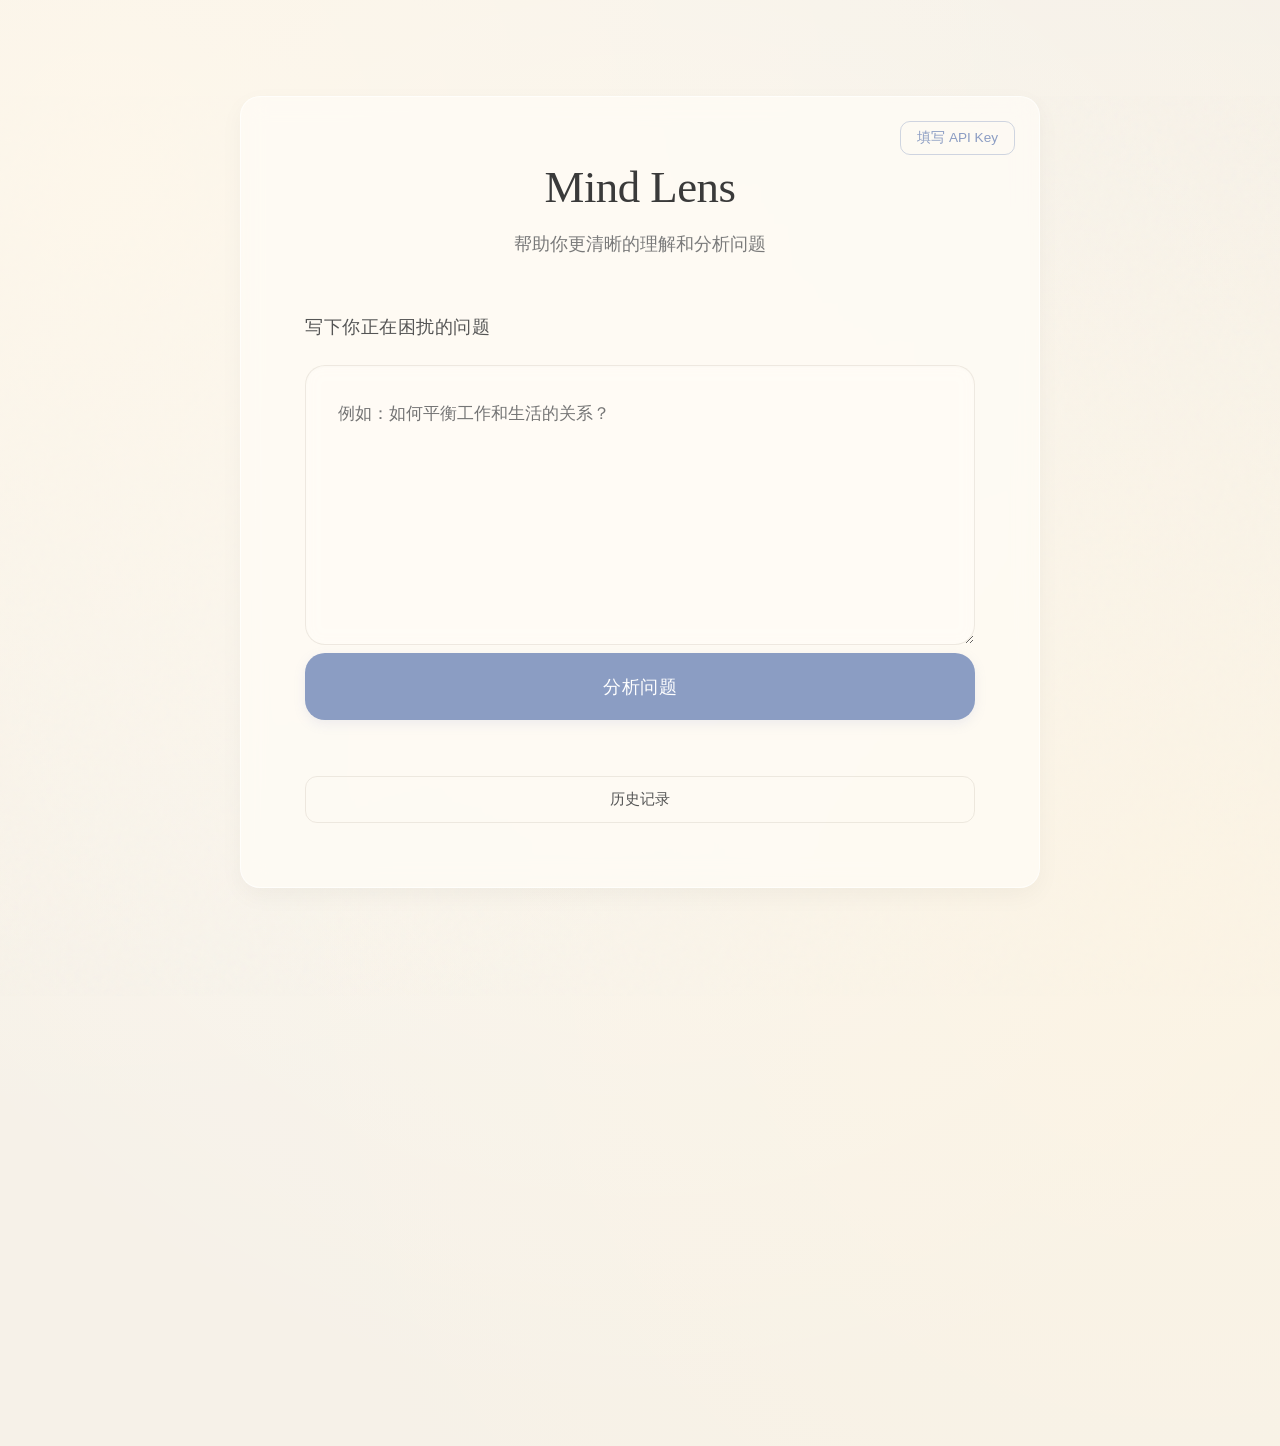
==== ui/index.html @ a9bdab3f "ui: remove redundant question display and loading text, add API hint Made-with: Cursor" ====
<!DOCTYPE html>
<html lang="zh-CN">
<head>
  <meta charset="UTF-8">
  <meta name="viewport" content="width=device-width, initial-scale=1.0">
  <title>Mind Lens</title>
  <link rel="stylesheet" href="styles.css?v=2">
</head>
<body>
  <div class="index-container">
    <button id="api-key-btn" class="api-key-btn" onclick="openApiKeyModal()">填写 API Key</button>
    <h1>Mind Lens</h1>
    <p class="subtitle">帮助你更清晰的理解和分析问题</p>

    <!-- API Key 弹窗 -->
    <div id="api-key-modal" class="modal-overlay" style="display:none;">
      <div class="modal-content">
        <h3>配置 API</h3>
        <p class="modal-hint">只支持 OpenAI 兼容格式的 API</p>
        <div class="modal-field">
          <label for="api-url-input">API URL</label>
          <input type="text" id="api-url-input" placeholder="https://api.openai.com/v1" />
        </div>
        <div class="modal-field">
          <label for="api-key-input">API Key</label>
          <input type="password" id="api-key-input" placeholder="sk-..." />
        </div>
        <div class="modal-field">
          <label for="api-model-input">模型名称</label>
          <input type="text" id="api-model-input" placeholder="gpt-4o / deepseek-chat / ..." />
        </div>
        <p id="api-save-error" class="modal-error"></p>
        <div class="modal-actions">
          <button class="modal-cancel-btn" onclick="closeApiKeyModal()">取消</button>
          <button class="modal-save-btn" onclick="saveApiKey()">保存</button>
        </div>
      </div>
    </div>
    
    <div class="input-section">
      <label for="question">写下你正在困扰的问题</label>
      <textarea id="question" placeholder="例如：如何平衡工作和生活的关系？"></textarea>
      <button class="btn" onclick="analyzeQuestion()">分析问题</button>
    </div>
    
    <!-- 历史记录功能 -->
    <div class="history-section">
      <button class="history-toggle" onclick="toggleHistory()">历史记录</button>
      <div id="history-container" class="history-container">
        <h3>历史问题</h3>
        <div id="history-list" class="history-list">
          <!-- 历史记录将在这里显示 -->
        </div>
      </div>
    </div>
  </div>
  
  <script>
    // 加载历史记录
    function loadHistory() {
      const history = JSON.parse(localStorage.getItem('mindLensHistory') || '[]');
      const historyList = document.getElementById('history-list');
      historyList.innerHTML = '';
      
      if (history.length === 0) {
        historyList.innerHTML = '<p class="no-history">暂无历史记录</p>';
        return;
      }
      
      history.forEach((item, index) => {
        const historyItem = document.createElement('div');
        historyItem.className = 'history-item';
        historyItem.innerHTML = `
          <p class="history-question">${item.question}</p>
          <p class="history-date">${item.date}</p>
        `;
        historyItem.onclick = () => loadHistoryItem(index);
        historyList.appendChild(historyItem);
      });
    }
    
    // 保存历史记录
    function saveHistory(question) {
      const history = JSON.parse(localStorage.getItem('mindLensHistory') || '[]');
      const newItem = {
        question: question,
        date: new Date().toLocaleString()
      };
      history.unshift(newItem);
      // 只保留最近10条记录
      if (history.length > 10) {
        history.pop();
      }
      localStorage.setItem('mindLensHistory', JSON.stringify(history));
    }
    
    // 加载历史记录项
    function loadHistoryItem(index) {
      const history = JSON.parse(localStorage.getItem('mindLensHistory') || '[]');
      if (history[index]) {
        document.getElementById('question').value = history[index].question;
        // 收起历史记录
        document.getElementById('history-container').style.display = 'none';
      }
    }
    
    // 切换历史记录显示/隐藏
    function toggleHistory() {
      const historyContainer = document.getElementById('history-container');
      if (historyContainer.style.display === 'none' || historyContainer.style.display === '') {
        historyContainer.style.display = 'block';
        loadHistory();
      } else {
        historyContainer.style.display = 'none';
      }
    }
    
    function analyzeQuestion() {
      const question = document.getElementById('question').value;
      if (question.trim() === '') {
        alert('请输入问题内容');
        return;
      }
      // 保存历史记录
      saveHistory(question);
      // 跳转到结果页面并传递问题内容
      window.location.href = `result.html?question=${encodeURIComponent(question)}`;
    }
    
    function openApiKeyModal() {
      document.getElementById('api-url-input').value = '';
      document.getElementById('api-key-input').value = '';
      document.getElementById('api-model-input').value = '';
      document.getElementById('api-save-error').textContent = '';
      document.getElementById('api-key-modal').style.display = 'flex';
    }

    function closeApiKeyModal() {
      document.getElementById('api-key-modal').style.display = 'none';
    }

    async function saveApiKey() {
      const url = document.getElementById('api-url-input').value.trim() || 'https://api.openai.com/v1';
      const key = document.getElementById('api-key-input').value.trim();
      const model = document.getElementById('api-model-input').value.trim() || 'gpt-4o';
      const errorEl = document.getElementById('api-save-error');
      errorEl.textContent = '';

      if (!key) {
        document.getElementById('api-key-input').focus();
        return;
      }

      const saveBtn = document.querySelector('.modal-save-btn');
      saveBtn.disabled = true;
      saveBtn.textContent = '保存中...';

      try {
        const resp = await fetch('/api/config', {
          method: 'POST',
          headers: { 'Content-Type': 'application/json' },
          body: JSON.stringify({ api_key: key, api_url: url, model: model }),
        });

        if (!resp.ok) {
          const data = await resp.json().catch(() => ({}));
          throw new Error(data.detail || '保存失败');
        }

        updateApiKeyBtn(true);
        closeApiKeyModal();
      } catch (err) {
        errorEl.textContent = err.message;
      } finally {
        saveBtn.disabled = false;
        saveBtn.textContent = '保存';
      }
    }

    function updateApiKeyBtn(configured) {
      const btn = document.getElementById('api-key-btn');
      if (configured) {
        btn.textContent = 'API Key ✓';
        btn.classList.add('configured');
      } else {
        btn.textContent = '填写 API Key';
        btn.classList.remove('configured');
      }
    }

    async function checkApiConfig() {
      try {
        const resp = await fetch('/api/config/status');
        const data = await resp.json();
        updateApiKeyBtn(data.configured);
      } catch {
        updateApiKeyBtn(false);
      }
    }

    window.onload = function() {
      document.getElementById('history-container').style.display = 'none';

      document.getElementById('api-key-modal').addEventListener('click', function(e) {
        if (e.target === this) closeApiKeyModal();
      });

      checkApiConfig();
    };
  </script>
</body>
</html>
---- ui/styles.css ----
* {
  margin: 0;
  padding: 0;
  box-sizing: border-box;
}

body {
  font-family: system-ui, -apple-system, BlinkMacSystemFont, 'Segoe UI', Roboto, Oxygen, Ubuntu, Cantarell, sans-serif;
  background: #F6F1E8;
  color: #333;
  line-height: 1.7;
  position: relative;
  min-height: 100vh;
  overflow-x: hidden;
}

body::before {
  content: '';
  position: absolute;
  top: 0;
  left: 0;
  right: 0;
  bottom: 0;
  background-image: url("data:image/svg+xml,%3Csvg viewBox='0 0 200 200' xmlns='http://www.w3.org/2000/svg'%3E%3Cfilter id='noiseFilter'%3E%3CfeTurbulence type='fractalNoise' baseFrequency='0.65' numOctaves='3' stitchTiles='stitch'/%3E%3C/filter%3E%3Crect width='100%25' height='100%25' filter='url(%23noiseFilter)' opacity='0.03'/%3E%3C/svg%3E");
  pointer-events: none;
  z-index: 0;
}

body::after {
  content: '';
  position: absolute;
  top: -50%;
  left: -20%;
  width: 140%;
  height: 200%;
  background: radial-gradient(circle at 20% 30%, rgba(255, 248, 235, 0.8) 0%, transparent 50%),
              radial-gradient(circle at 80% 70%, rgba(255, 245, 225, 0.6) 0%, transparent 50%),
              radial-gradient(circle at 50% 50%, rgba(255, 255, 255, 0.4) 0%, transparent 70%);
  pointer-events: none;
  z-index: 0;
  animation: gentleFloat 20s ease-in-out infinite;
}

@keyframes gentleFloat {
  0%, 100% {
    transform: translateY(0) rotate(0deg);
  }
  50% {
    transform: translateY(-10px) rotate(1deg);
  }
}

.container {
  max-width: 1200px;
  margin: 0 auto;
  padding: 4rem;
  background: rgba(255, 253, 247, 0.7);
  backdrop-filter: blur(12px);
  border: 1px solid rgba(255, 255, 255, 0.6);
  border-radius: 20px;
  margin-top: 4rem;
  margin-bottom: 4rem;
  position: relative;
  z-index: 1;
  box-shadow: 0 8px 24px rgba(0, 0, 0, 0.04);
}

/* 输入页面容器 */
.index-container {
  max-width: 800px;
  margin: 0 auto;
  padding: 4rem;
  background: rgba(255, 253, 247, 0.7);
  backdrop-filter: blur(12px);
  border: 1px solid rgba(255, 255, 255, 0.6);
  border-radius: 20px;
  margin-top: 6rem;
  margin-bottom: 6rem;
  position: relative;
  z-index: 1;
  box-shadow: 0 8px 24px rgba(0, 0, 0, 0.04);
  transition: transform 0.3s ease, box-shadow 0.3s ease;
}

.index-container:hover {
  transform: translateY(-3px);
  box-shadow: 0 12px 32px rgba(0, 0, 0, 0.06);
}

/* 历史记录样式 */
.history-section {
  margin-top: 2rem;
}

.history-toggle {
  display: block;
  width: 100%;
  padding: 0.75rem 1.5rem;
  background: transparent;
  color: #555;
  text-decoration: none;
  border: 1px solid rgba(200, 190, 175, 0.3);
  border-radius: 12px;
  font-size: 0.95rem;
  font-weight: 400;
  cursor: pointer;
  transition: all 0.3s ease;
  text-align: center;
}

.history-toggle:hover {
  background: rgba(200, 190, 175, 0.1);
  border-color: rgba(200, 190, 175, 0.5);
  transform: translateY(-1px);
}

.history-container {
  margin-top: 1rem;
  padding: 1.5rem;
  background: rgba(255, 253, 247, 0.7);
  backdrop-filter: blur(12px);
  border: 1px solid rgba(255, 255, 255, 0.6);
  border-radius: 16px;
  box-shadow: 0 4px 12px rgba(0, 0, 0, 0.04);
  position: relative;
  z-index: 1;
}

.history-container h3 {
  margin-bottom: 1rem;
  font-size: 1.1rem;
  color: #3a3a3a;
  font-weight: 400;
  font-family: Georgia, 'Playfair Display', 'Times New Roman', serif;
}

.history-list {
  max-height: 300px;
  overflow-y: auto;
}

.history-item {
  padding: 1rem;
  background: rgba(255, 252, 245, 0.8);
  border: 1px solid rgba(200, 190, 175, 0.3);
  border-radius: 12px;
  margin-bottom: 0.75rem;
  cursor: pointer;
  transition: all 0.3s ease;
}

.history-item:hover {
  background: rgba(255, 252, 245, 0.9);
  transform: translateY(-1px);
  box-shadow: 0 4px 8px rgba(0, 0, 0, 0.04);
}

.history-question {
  color: #555;
  line-height: 1.5;
  margin-bottom: 0.5rem;
  font-size: 0.95rem;
}

.history-date {
  color: #888;
  font-size: 0.8rem;
  line-height: 1.4;
}

.no-history {
  color: #888;
  text-align: center;
  padding: 2rem;
  font-style: italic;
}

/* 滚动条样式 */
.history-list::-webkit-scrollbar {
  width: 6px;
}

.history-list::-webkit-scrollbar-track {
  background: rgba(255, 255, 255, 0.3);
  border-radius: 3px;
}

.history-list::-webkit-scrollbar-thumb {
  background: rgba(139, 157, 195, 0.3);
  border-radius: 3px;
}

.history-list::-webkit-scrollbar-thumb:hover {
  background: rgba(139, 157, 195, 0.5);
}

.workspace {
  display: flex;
  gap: 2rem;
  margin-top: 2rem;
  height: calc(100vh - 16rem);
}

.left-panel {
  width: 35%;
  min-width: 300px;
  background: rgba(255, 253, 247, 0.5);
  backdrop-filter: blur(12px);
  border: 1px solid rgba(255, 255, 255, 0.6);
  border-radius: 20px;
  padding: 2rem;
  box-shadow: 0 8px 24px rgba(0, 0, 0, 0.04);
  overflow-y: auto;
  display: flex;
  flex-direction: column;
}

.right-panel {
  width: 65%;
  min-width: 400px;
  background: rgba(255, 253, 247, 0.5);
  backdrop-filter: blur(12px);
  border: 1px solid rgba(255, 255, 255, 0.6);
  border-radius: 20px;
  padding: 2rem;
  box-shadow: 0 8px 24px rgba(0, 0, 0, 0.04);
  overflow-y: auto;
}

.back-link {
  display: inline-block;
  margin-top: 2rem;
  padding: 0.75rem 1.5rem;
  background: transparent;
  color: #555;
  text-decoration: none;
  border: 1px solid rgba(200, 190, 175, 0.3);
  border-radius: 12px;
  font-size: 0.95rem;
  font-weight: 400;
  cursor: pointer;
  transition: all 0.3s ease;
  text-align: center;
  width: 100%;
}

.back-link:hover {
  background: rgba(200, 190, 175, 0.1);
  border-color: rgba(200, 190, 175, 0.5);
  transform: translateY(-1px);
}

.back-link:active {
  transform: translateY(0);
}

h1 {
  text-align: center;
  color: #3a3a3a;
  margin-bottom: 1rem;
  font-size: 2.8rem;
  font-weight: 400;
  letter-spacing: -0.5px;
  line-height: 1.2;
  font-family: Georgia, 'Playfair Display', 'Times New Roman', serif;
  font-style: normal;
}

.subtitle {
  text-align: center;
  color: #7a7a7a;
  margin-bottom: 3.5rem;
  font-size: 1.1rem;
  font-weight: 300;
  line-height: 1.5;
  font-family: system-ui, -apple-system, BlinkMacSystemFont, 'Segoe UI', Roboto, Oxygen, Ubuntu, Cantarell, sans-serif;
}

.input-section {
  margin-bottom: 3.5rem;
}

label {
  display: block;
  margin-bottom: 1.5rem;
  font-weight: 400;
  color: #555;
  font-size: 1.15rem;
  letter-spacing: 0.5px;
  line-height: 1.5;
}

textarea {
  width: 100%;
  padding: 2rem;
  border: 1px solid rgba(200, 190, 175, 0.3);
  border-radius: 20px;
  resize: vertical;
  min-height: 280px;
  font-family: inherit;
  font-size: 1.05rem;
  line-height: 1.8;
  background: rgba(255, 252, 245, 0.8);
  backdrop-filter: blur(8px);
  transition: all 0.3s ease;
  color: #333;
  box-shadow: inset 0 1px 3px rgba(0, 0, 0, 0.02);
}

textarea:focus {
  outline: none;
  border-color: rgba(120, 144, 156, 0.3);
  box-shadow: inset 0 1px 3px rgba(0, 0, 0, 0.02), 0 0 0 3px rgba(120, 144, 156, 0.1);
  background: rgba(255, 252, 245, 0.9);
}

.btn {
  display: block;
  width: 100%;
  padding: 1.35rem;
  background: #8B9DC3;
  color: #fff;
  border: none;
  border-radius: 20px;
  font-size: 1.1rem;
  font-weight: 400;
  cursor: pointer;
  transition: all 0.3s ease;
  box-shadow: 0 4px 12px rgba(139, 157, 195, 0.15);
  letter-spacing: 0.5px;
}

.btn:hover {
  background: #7A8BB8;
  transform: translateY(-2px);
  box-shadow: 0 6px 16px rgba(139, 157, 195, 0.2);
}

.btn:active {
  transform: translateY(0);
  box-shadow: 0 4px 12px rgba(139, 157, 195, 0.15);
}

.result-section {
  margin-top: 3rem;
  position: relative;
  z-index: 1;
}

.result-section h2 {
  margin-bottom: 2rem;
  font-size: 1.4rem;
  color: #3a3a3a;
  font-weight: 400;
  text-align: center;
  font-family: Georgia, 'Playfair Display', 'Times New Roman', serif;
}

.question-display {
  padding: 2rem;
  background: rgba(255, 253, 247, 0.7);
  backdrop-filter: blur(12px);
  border: 1px solid rgba(255, 255, 255, 0.6);
  border-radius: 20px;
  box-shadow: 0 8px 24px rgba(0, 0, 0, 0.04);
  position: relative;
  z-index: 1;
  transition: transform 0.3s ease, box-shadow 0.3s ease;
  margin-bottom: 2rem;
}

.question-display:hover {
  transform: translateY(-2px);
  box-shadow: 0 12px 32px rgba(0, 0, 0, 0.06);
}

.question-display h2 {
  margin-bottom: 1rem;
  font-size: 1.2rem;
  color: #3a3a3a;
  font-weight: 400;
  text-align: left;
  font-family: Georgia, 'Playfair Display', 'Times New Roman', serif;
}

.question-display p {
  color: #666;
  line-height: 1.8;
  font-weight: 300;
}

/* 滚动条样式 */
.left-panel::-webkit-scrollbar,
.right-panel::-webkit-scrollbar {
  width: 6px;
}

.left-panel::-webkit-scrollbar-track,
.right-panel::-webkit-scrollbar-track {
  background: rgba(255, 255, 255, 0.3);
  border-radius: 3px;
}

.left-panel::-webkit-scrollbar-thumb,
.right-panel::-webkit-scrollbar-thumb {
  background: rgba(139, 157, 195, 0.3);
  border-radius: 3px;
}

.left-panel::-webkit-scrollbar-thumb:hover,
.right-panel::-webkit-scrollbar-thumb:hover {
  background: rgba(139, 157, 195, 0.5);
}

.analysis-container {
  margin-top: 2rem;
}

.analysis-item {
  margin-bottom: 2rem;
  padding: 2rem;
  background: rgba(255, 253, 247, 0.7);
  backdrop-filter: blur(12px);
  border: 1px solid rgba(255, 255, 255, 0.6);
  border-radius: 20px;
  box-shadow: 0 8px 24px rgba(0, 0, 0, 0.04);
  position: relative;
  z-index: 1;
  opacity: 0;
  transform: translateY(20px);
  transition: all 0.6s ease;
}

.analysis-item.show {
  opacity: 1;
  transform: translateY(0);
}

.analysis-item:hover {
  transform: translateY(-2px);
  box-shadow: 0 12px 32px rgba(0, 0, 0, 0.06);
}

.analysis-item h3 {
  font-size: 1.1rem;
  color: #555;
  margin-bottom: 1rem;
  font-weight: 400;
  letter-spacing: 0.5px;
  font-family: Georgia, 'Playfair Display', 'Times New Roman', serif;
}

.analysis-item p {
  color: #666;
  line-height: 1.8;
  font-weight: 300;
}



/* ===== Chat Area Styles ===== */

.chat-box {
  flex: 1;
  display: flex;
  flex-direction: column;
  overflow: hidden;
  min-height: 0;
}

.initial-question {
  margin-bottom: 0.75rem;
  padding-bottom: 0.75rem;
  border-bottom: 1px solid rgba(200, 190, 175, 0.2);
}

.initial-question h3 {
  font-size: 0.95rem;
  color: #555;
  margin-bottom: 0.25rem;
  font-weight: 500;
}

.initial-question p {
  color: #666;
  line-height: 1.6;
  font-size: 0.95rem;
}

.chat-box .chat-messages {
  flex: 1;
  overflow-y: auto;
  padding: 0.75rem 0;
  display: flex;
  flex-direction: column;
  gap: 0.5rem;
}

.chat-box .chat-messages::-webkit-scrollbar {
  width: 4px;
}

.chat-box .chat-messages::-webkit-scrollbar-track {
  background: transparent;
}

.chat-box .chat-messages::-webkit-scrollbar-thumb {
  background: rgba(139, 157, 195, 0.25);
  border-radius: 2px;
}

.user-message {
  display: flex;
  justify-content: flex-end;
}

.user-message p {
  background: #8B9DC3;
  color: #fff;
  padding: 0.55rem 1rem;
  border-radius: 16px 16px 4px 16px;
  max-width: 80%;
  line-height: 1.5;
  font-size: 0.93rem;
  word-break: break-word;
}

.ai-message {
  display: flex;
  justify-content: flex-start;
}

.ai-message p {
  background: rgba(255, 252, 245, 0.95);
  color: #555;
  padding: 0.55rem 1rem;
  border-radius: 16px 16px 16px 4px;
  max-width: 85%;
  border: 1px solid rgba(200, 190, 175, 0.3);
  line-height: 1.6;
  font-size: 0.93rem;
  word-break: break-word;
}

.ai-follow-up {
  display: flex;
  flex-direction: column;
  gap: 0.5rem;
}

.error-message p {
  color: #e74c3c !important;
  font-size: 0.88rem;
  line-height: 1.5;
  background: none !important;
  border: none !important;
  padding: 0.25rem 0 !important;
  max-width: 100% !important;
}

.status-container {
  min-height: 0;
}

.status-message {
  text-align: center;
  color: #999;
  font-size: 0.85rem;
  padding: 0.4rem 0;
  display: none;
}

/* ===== Chat Input Area ===== */

.chat-input-area {
  display: flex;
  gap: 0.5rem;
  align-items: flex-end;
  margin-top: 0.75rem;
  padding-top: 0.75rem;
  border-top: 1px solid rgba(200, 190, 175, 0.15);
}

.chat-input-area textarea {
  flex: 1;
  min-height: unset;
  max-height: 120px;
  padding: 0.55rem 0.9rem;
  border-radius: 12px;
  resize: none;
  font-size: 0.93rem;
  line-height: 1.5;
  border: 1px solid rgba(200, 190, 175, 0.35);
  background: rgba(255, 252, 245, 0.85);
  transition: border-color 0.3s ease, box-shadow 0.3s ease;
  box-shadow: none;
}

.chat-input-area textarea:focus {
  outline: none;
  border-color: rgba(139, 157, 195, 0.45);
  box-shadow: 0 0 0 2px rgba(139, 157, 195, 0.1);
}

.send-btn {
  padding: 0.55rem 1.1rem;
  background: #8BB8D4;
  color: #fff;
  border: none;
  border-radius: 12px;
  font-size: 0.93rem;
  font-weight: 400;
  cursor: pointer;
  transition: all 0.25s ease;
  white-space: nowrap;
  flex-shrink: 0;
}

.send-btn:hover {
  background: #7AAAC8;
  transform: translateY(-1px);
  box-shadow: 0 3px 8px rgba(139, 184, 212, 0.3);
}

.send-btn:active {
  transform: translateY(0);
}

.send-btn:disabled {
  opacity: 0.5;
  cursor: not-allowed;
  transform: none;
  box-shadow: none;
}

/* ===== Locked Card (suggestion) ===== */

.analysis-item.locked {
  opacity: 0.45;
  pointer-events: none;
  position: relative;
}

.analysis-item.locked::after {
  content: '🔒 完成对话后解锁';
  position: absolute;
  top: 50%;
  left: 50%;
  transform: translate(-50%, -50%);
  font-size: 0.85rem;
  color: #999;
  white-space: nowrap;
}

/* ===== Back Link Small Variant ===== */

.back-link.small {
  margin-top: 0.75rem;
  padding: 0.6rem 1rem;
  font-size: 0.88rem;
}

/* ===== Animations ===== */

/* ===== API Key Button ===== */

.api-key-btn {
  position: absolute;
  top: 1.5rem;
  right: 1.5rem;
  padding: 0.45rem 1rem;
  background: transparent;
  color: #8B9DC3;
  border: 1px solid rgba(139, 157, 195, 0.4);
  border-radius: 10px;
  font-size: 0.85rem;
  cursor: pointer;
  transition: all 0.25s ease;
  z-index: 10;
}

.api-key-btn:hover {
  background: rgba(139, 157, 195, 0.08);
  border-color: rgba(139, 157, 195, 0.6);
  transform: translateY(-1px);
}

.api-key-btn.configured {
  color: #6a9f6a;
  border-color: rgba(106, 159, 106, 0.4);
}

.api-key-btn.configured:hover {
  background: rgba(106, 159, 106, 0.08);
  border-color: rgba(106, 159, 106, 0.6);
}

/* ===== Modal Overlay ===== */

.modal-overlay {
  position: fixed;
  inset: 0;
  background: rgba(0, 0, 0, 0.35);
  backdrop-filter: blur(4px);
  display: flex;
  align-items: center;
  justify-content: center;
  z-index: 1000;
  animation: modalFadeIn 0.2s ease;
}

@keyframes modalFadeIn {
  from { opacity: 0; }
  to { opacity: 1; }
}

.modal-content {
  background: #FFFDF7;
  border: 1px solid rgba(255, 255, 255, 0.7);
  border-radius: 20px;
  padding: 2rem 2.2rem;
  width: 380px;
  max-width: 90vw;
  box-shadow: 0 16px 48px rgba(0, 0, 0, 0.1);
  animation: modalSlideUp 0.25s ease;
}

@keyframes modalSlideUp {
  from { opacity: 0; transform: translateY(16px); }
  to { opacity: 1; transform: translateY(0); }
}

.modal-content h3 {
  font-size: 1.15rem;
  color: #3a3a3a;
  font-weight: 400;
  font-family: Georgia, 'Playfair Display', 'Times New Roman', serif;
  margin-bottom: 1.5rem;
  text-align: center;
}

.modal-field {
  margin-bottom: 1.2rem;
}

.modal-field label {
  display: block;
  font-size: 0.88rem;
  color: #777;
  margin-bottom: 0.4rem;
  font-weight: 400;
}

.modal-field input {
  width: 100%;
  padding: 0.6rem 0.9rem;
  border: 1px solid rgba(200, 190, 175, 0.35);
  border-radius: 10px;
  font-size: 0.93rem;
  background: rgba(255, 252, 245, 0.85);
  color: #333;
  transition: border-color 0.25s ease, box-shadow 0.25s ease;
  font-family: inherit;
}

.modal-field input:focus {
  outline: none;
  border-color: rgba(139, 157, 195, 0.5);
  box-shadow: 0 0 0 2px rgba(139, 157, 195, 0.12);
}

.modal-field input::placeholder {
  color: #bbb;
}

.modal-actions {
  display: flex;
  gap: 0.75rem;
  margin-top: 1.5rem;
}

.modal-cancel-btn,
.modal-save-btn {
  flex: 1;
  padding: 0.6rem;
  border-radius: 10px;
  font-size: 0.93rem;
  cursor: pointer;
  transition: all 0.25s ease;
  border: none;
}

.modal-cancel-btn {
  background: transparent;
  color: #888;
  border: 1px solid rgba(200, 190, 175, 0.35);
}

.modal-cancel-btn:hover {
  background: rgba(200, 190, 175, 0.1);
}

.modal-save-btn {
  background: #8B9DC3;
  color: #fff;
}

.modal-save-btn:hover {
  background: #7A8BB8;
  transform: translateY(-1px);
  box-shadow: 0 3px 8px rgba(139, 157, 195, 0.25);
}

.modal-save-btn:disabled {
  opacity: 0.6;
  cursor: not-allowed;
  transform: none;
}

.modal-hint {
  color: #999;
  font-size: 0.8rem;
  text-align: center;
  margin: -0.5rem 0 0.8rem;
}

.modal-error {
  color: #e74c3c;
  font-size: 0.85rem;
  text-align: center;
  min-height: 1.2em;
  margin: 0;
}

/* ===== Animations ===== */

@keyframes fadeInUp {
  from {
    opacity: 0;
    transform: translateY(20px);
  }
  to {
    opacity: 1;
    transform: translateY(0);
  }
}
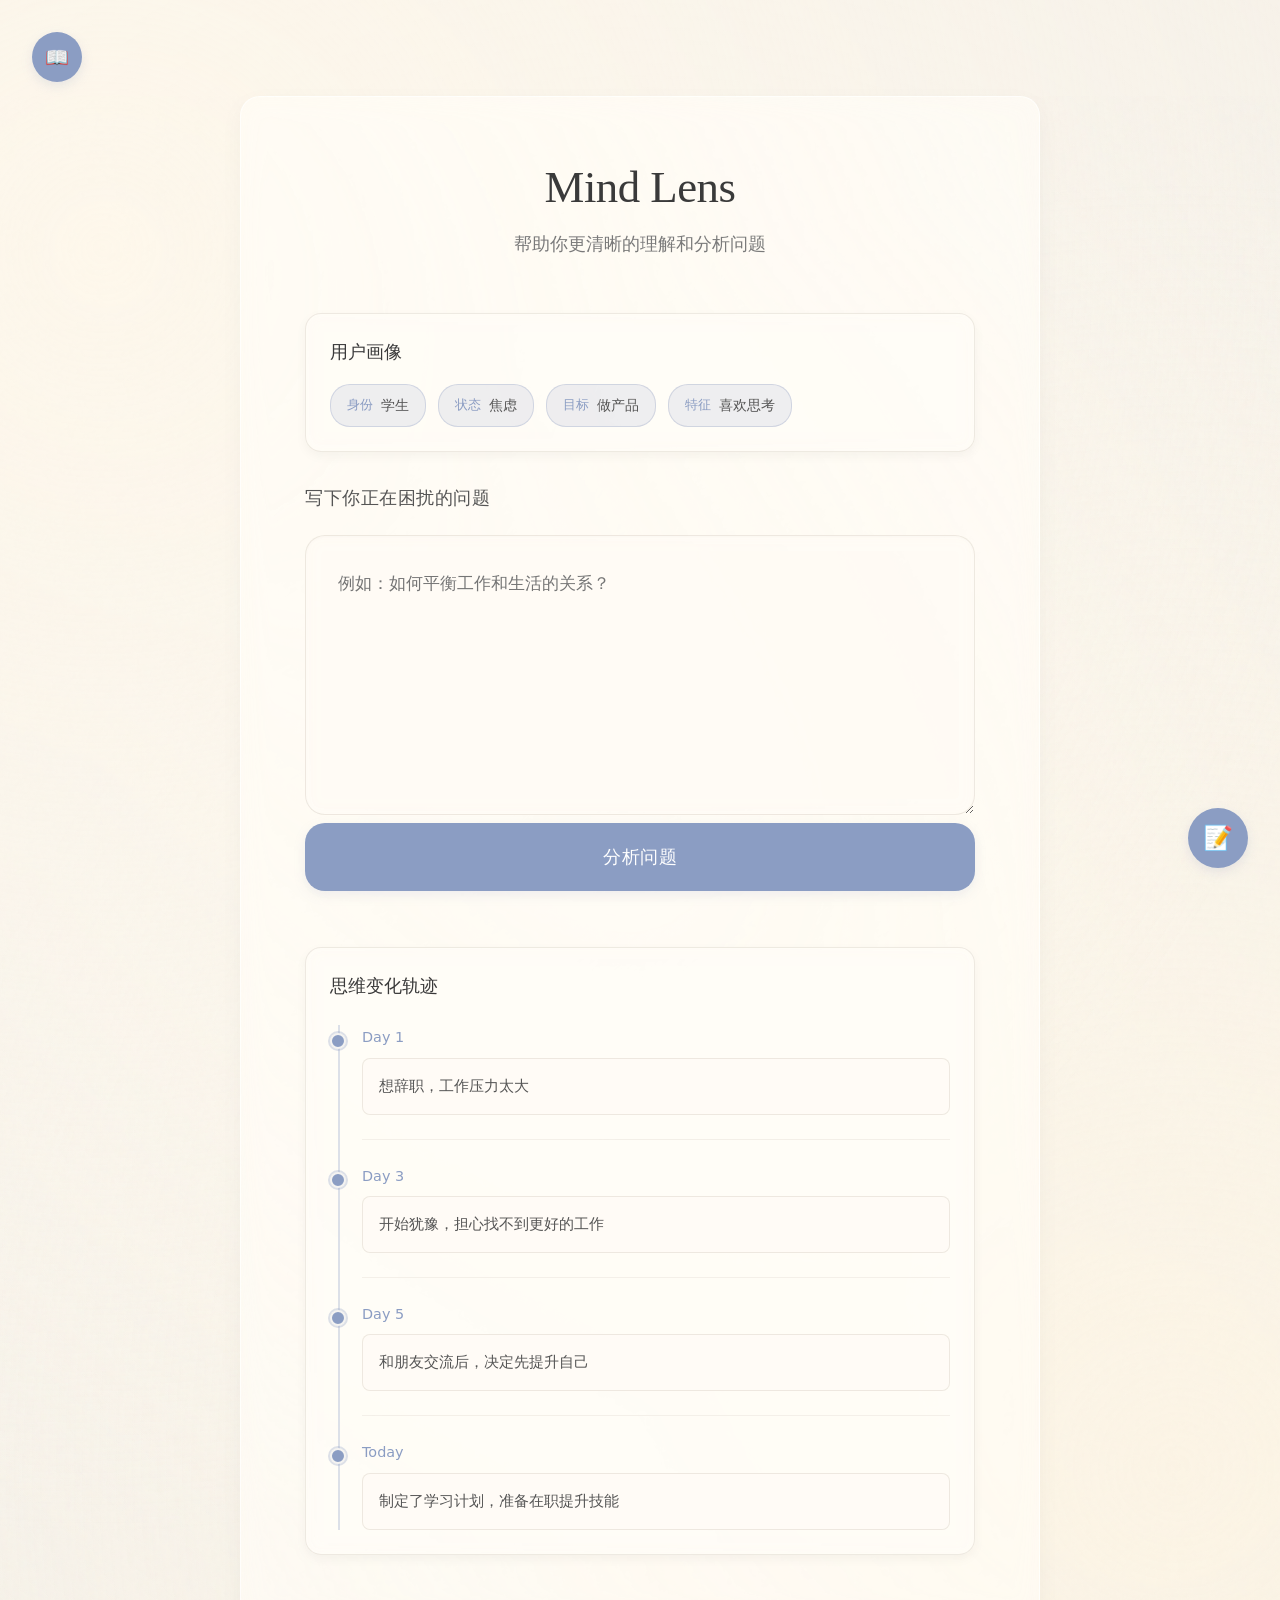
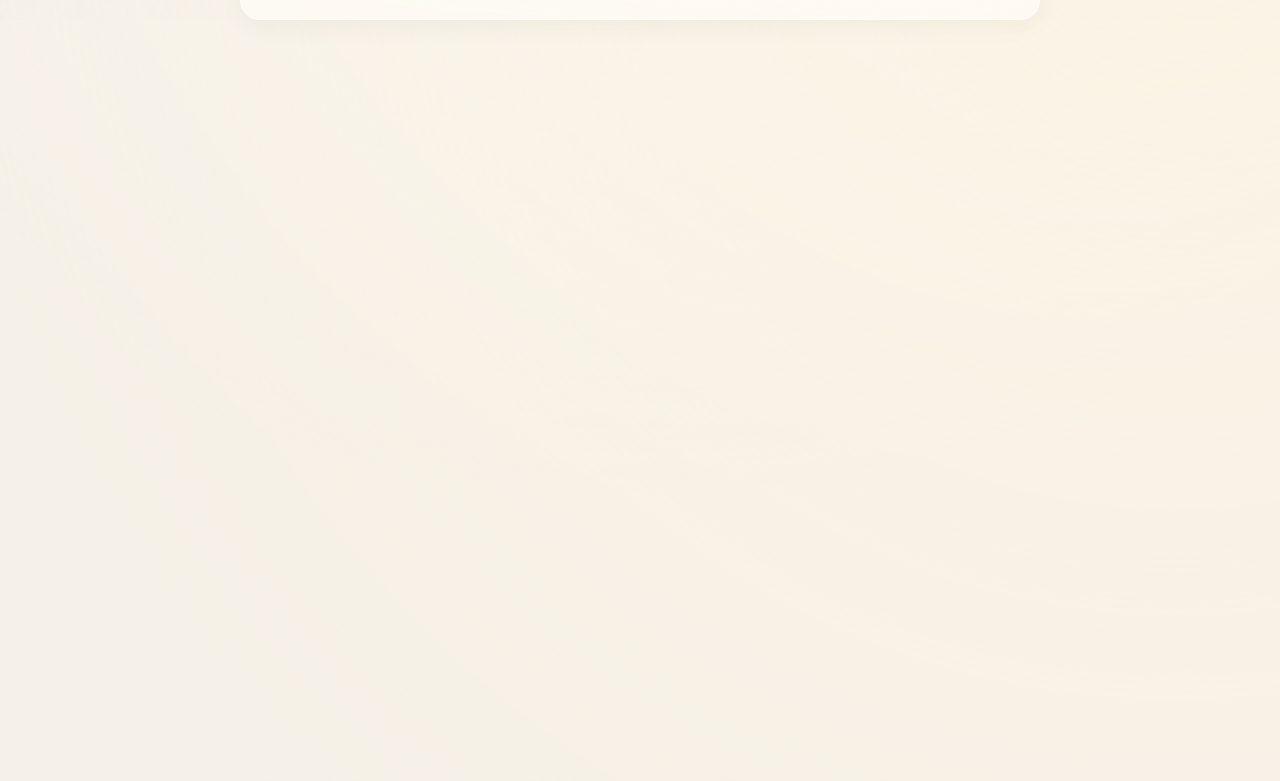
==== commit b25209e7: "小晚给的新的ui文件" ====
--- a/ui/index.html
+++ b/ui/index.html
@@ -4,54 +4,489 @@
   <meta charset="UTF-8">
   <meta name="viewport" content="width=device-width, initial-scale=1.0">
   <title>Mind Lens</title>
-  <link rel="stylesheet" href="styles.css?v=2">
+  <link rel="stylesheet" href="styles.css">
+  <style>
+    /* 页面淡入动画 */
+    body {
+      opacity: 0;
+      animation: fadeIn 0.5s ease forwards;
+    }
+
+    @keyframes fadeIn {
+      to {
+        opacity: 1;
+      }
+    }
+
+    /* 随手记功能 */
+    .history-button {
+      position: fixed;
+      top: 2rem;
+      left: 2rem;
+      width: 50px;
+      height: 50px;
+      border-radius: 50%;
+      background: #8B9DC3;
+      color: white;
+      border: none;
+      font-size: 1.2rem;
+      cursor: pointer;
+      box-shadow: 0 4px 12px rgba(139, 157, 195, 0.2);
+      transition: all 0.3s ease;
+      z-index: 1000;
+    }
+
+    .history-button:hover {
+      transform: scale(1.1);
+      box-shadow: 0 6px 16px rgba(139, 157, 195, 0.3);
+    }
+
+    .notes-button {
+      position: fixed;
+      bottom: 2rem;
+      right: 2rem;
+      width: 60px;
+      height: 60px;
+      border-radius: 50%;
+      background: #8B9DC3;
+      color: white;
+      border: none;
+      font-size: 1.5rem;
+      cursor: pointer;
+      box-shadow: 0 4px 12px rgba(139, 157, 195, 0.2);
+      transition: all 0.3s ease;
+      z-index: 1000;
+    }
+
+    .notes-button:hover {
+      transform: scale(1.1);
+      box-shadow: 0 6px 16px rgba(139, 157, 195, 0.3);
+    }
+
+    .history-drawer {
+      position: fixed;
+      top: 0;
+      left: -400px;
+      width: 350px;
+      height: 100vh;
+      background: rgba(255, 253, 247, 0.95);
+      backdrop-filter: blur(12px);
+      border-right: 1px solid rgba(200, 190, 175, 0.3);
+      box-shadow: 4px 0 20px rgba(0, 0, 0, 0.05);
+      transition: left 0.3s ease;
+      z-index: 1001;
+      display: flex;
+      flex-direction: column;
+      padding: 2rem;
+      overflow-y: auto;
+    }
+
+    .history-drawer.open {
+      left: 0;
+    }
+
+    .history-header {
+      display: flex;
+      justify-content: space-between;
+      align-items: center;
+      margin-bottom: 1.5rem;
+      padding-bottom: 1rem;
+      border-bottom: 1px solid rgba(200, 190, 175, 0.3);
+    }
+
+    .history-header h3 {
+      margin: 0;
+      font-size: 1.2rem;
+      color: #3a3a3a;
+      font-weight: 400;
+      font-family: Georgia, 'Playfair Display', 'Times New Roman', serif;
+    }
+
+    .history-close {
+      background: none;
+      border: none;
+      font-size: 1.5rem;
+      cursor: pointer;
+      color: #7a7a7a;
+      transition: color 0.3s ease;
+    }
+
+    .history-close:hover {
+      color: #3a3a3a;
+    }
+
+    .history-content {
+      flex: 1;
+      overflow-y: auto;
+    }
+
+    .notes-drawer {
+      position: fixed;
+      top: 0;
+      right: -400px;
+      width: 350px;
+      height: 100vh;
+      background: rgba(255, 253, 247, 0.95);
+      backdrop-filter: blur(12px);
+      border-left: 1px solid rgba(200, 190, 175, 0.3);
+      box-shadow: -4px 0 20px rgba(0, 0, 0, 0.05);
+      transition: right 0.3s ease;
+      z-index: 1001;
+      display: flex;
+      flex-direction: column;
+      padding: 2rem;
+      overflow-y: auto;
+    }
+
+    .notes-drawer.open {
+      right: 0;
+    }
+
+    .notes-header {
+      display: flex;
+      justify-content: space-between;
+      align-items: center;
+      margin-bottom: 1.5rem;
+      padding-bottom: 1rem;
+      border-bottom: 1px solid rgba(200, 190, 175, 0.3);
+    }
+
+    .notes-header h3 {
+      margin: 0;
+      font-size: 1.2rem;
+      color: #3a3a3a;
+      font-weight: 400;
+      font-family: Georgia, 'Playfair Display', 'Times New Roman', serif;
+    }
+
+    .notes-close {
+      background: none;
+      border: none;
+      font-size: 1.5rem;
+      cursor: pointer;
+      color: #7a7a7a;
+      transition: color 0.3s ease;
+    }
+
+    .notes-close:hover {
+      color: #3a3a3a;
+    }
+
+    .notes-input-section {
+      margin-bottom: 2rem;
+    }
+
+    .notes-textarea {
+      width: 100%;
+      padding: 1rem;
+      border: 1px solid rgba(200, 190, 175, 0.3);
+      border-radius: 12px;
+      resize: vertical;
+      min-height: 120px;
+      font-family: inherit;
+      font-size: 1rem;
+      background: rgba(255, 252, 245, 0.8);
+      backdrop-filter: blur(8px);
+      transition: all 0.3s ease;
+      color: #333;
+      box-shadow: inset 0 1px 3px rgba(0, 0, 0, 0.02);
+    }
+
+    .notes-textarea:focus {
+      outline: none;
+      border-color: rgba(120, 144, 156, 0.3);
+      box-shadow: inset 0 1px 3px rgba(0, 0, 0, 0.02), 0 0 0 3px rgba(120, 144, 156, 0.1);
+      background: rgba(255, 252, 245, 0.9);
+    }
+
+    .notes-save-btn {
+      width: 100%;
+      padding: 0.75rem;
+      background: #8B9DC3;
+      color: #fff;
+      border: none;
+      border-radius: 12px;
+      font-size: 1rem;
+      font-weight: 400;
+      cursor: pointer;
+      transition: all 0.3s ease;
+      box-shadow: 0 4px 12px rgba(139, 157, 195, 0.15);
+      margin-top: 1rem;
+    }
+
+    .notes-save-btn:hover {
+      background: #7A8BB8;
+      transform: translateY(-1px);
+      box-shadow: 0 6px 16px rgba(139, 157, 195, 0.2);
+    }
+
+    .notes-list {
+      flex: 1;
+      overflow-y: auto;
+    }
+
+    .notes-list h4 {
+      margin: 0 0 1rem 0;
+      font-size: 1rem;
+      color: #555;
+      font-weight: 400;
+    }
+
+    .note-item {
+      padding: 1rem;
+      background: rgba(255, 252, 245, 0.8);
+      border: 1px solid rgba(200, 190, 175, 0.3);
+      border-radius: 12px;
+      margin-bottom: 0.75rem;
+      transition: all 0.3s ease;
+    }
+
+    .note-item:hover {
+      background: rgba(255, 252, 245, 0.9);
+      transform: translateY(-1px);
+      box-shadow: 0 4px 8px rgba(0, 0, 0, 0.04);
+    }
+
+    .note-text {
+      color: #555;
+      line-height: 1.5;
+      margin-bottom: 0.5rem;
+      font-size: 0.95rem;
+    }
+
+    .note-time {
+      color: #888;
+      font-size: 0.8rem;
+      line-height: 1.4;
+    }
+
+    .no-notes {
+      color: #888;
+      text-align: center;
+      padding: 2rem;
+      font-style: italic;
+    }
+
+    /* 滚动条样式 */
+    .notes-drawer::-webkit-scrollbar,
+    .notes-list::-webkit-scrollbar {
+      width: 6px;
+    }
+
+    .notes-drawer::-webkit-scrollbar-track,
+    .notes-list::-webkit-scrollbar-track {
+      background: rgba(255, 255, 255, 0.3);
+      border-radius: 3px;
+    }
+
+    .notes-drawer::-webkit-scrollbar-thumb,
+    .notes-list::-webkit-scrollbar-thumb {
+      background: rgba(139, 157, 195, 0.3);
+      border-radius: 3px;
+    }
+
+    .notes-drawer::-webkit-scrollbar-thumb:hover,
+    .notes-list::-webkit-scrollbar-thumb:hover {
+      background: rgba(139, 157, 195, 0.5);
+    }
+
+    /* 用户事实信息面板 */
+    .user-facts-panel {
+      background: rgba(255, 253, 247, 0.7);
+      backdrop-filter: blur(8px);
+      border: 1px solid rgba(200, 190, 175, 0.3);
+      border-radius: 16px;
+      padding: 1.5rem;
+      margin-bottom: 2rem;
+      box-shadow: 0 4px 12px rgba(0, 0, 0, 0.04);
+    }
+
+    .user-facts-panel h3 {
+      margin: 0 0 1rem 0;
+      font-size: 1.1rem;
+      color: #3a3a3a;
+      font-weight: 400;
+      font-family: Georgia, 'Playfair Display', 'Times New Roman', serif;
+    }
+
+    .facts-tags {
+      display: flex;
+      flex-wrap: wrap;
+      gap: 0.75rem;
+    }
+
+    .fact-tag {
+      background: rgba(139, 157, 195, 0.15);
+      border: 1px solid rgba(139, 157, 195, 0.3);
+      border-radius: 20px;
+      padding: 0.5rem 1rem;
+      font-size: 0.9rem;
+      color: #555;
+      display: inline-flex;
+      align-items: center;
+      gap: 0.5rem;
+      transition: all 0.3s ease;
+    }
+
+    .fact-tag:hover {
+      background: rgba(139, 157, 195, 0.25);
+      transform: translateY(-1px);
+      box-shadow: 0 2px 8px rgba(139, 157, 195, 0.15);
+    }
+
+    .fact-tag .fact-type {
+      font-size: 0.8rem;
+      color: #8B9DC3;
+      font-weight: 400;
+    }
+
+    .fact-tag .fact-value {
+      font-weight: 400;
+    }
+
+    /* 思维变化记录模块 */
+    .thoughts-timeline {
+      background: rgba(255, 253, 247, 0.7);
+      backdrop-filter: blur(8px);
+      border: 1px solid rgba(200, 190, 175, 0.3);
+      border-radius: 16px;
+      padding: 1.5rem;
+      margin-top: 2rem;
+      box-shadow: 0 4px 12px rgba(0, 0, 0, 0.04);
+    }
+
+    .thoughts-timeline h3 {
+      margin: 0 0 1.5rem 0;
+      font-size: 1.1rem;
+      color: #3a3a3a;
+      font-weight: 400;
+      font-family: Georgia, 'Playfair Display', 'Times New Roman', serif;
+    }
+
+    .timeline-container {
+      position: relative;
+      padding-left: 2rem;
+    }
+
+    .timeline-container::before {
+      content: '';
+      position: absolute;
+      left: 0.5rem;
+      top: 0;
+      bottom: 0;
+      width: 2px;
+      background: rgba(139, 157, 195, 0.3);
+    }
+
+    .timeline-item {
+      position: relative;
+      margin-bottom: 1.5rem;
+      padding-bottom: 1.5rem;
+      border-bottom: 1px solid rgba(200, 190, 175, 0.2);
+    }
+
+    .timeline-item:last-child {
+      margin-bottom: 0;
+      padding-bottom: 0;
+      border-bottom: none;
+    }
+
+    .timeline-item::before {
+      content: '';
+      position: absolute;
+      left: -2rem;
+      top: 0.5rem;
+      width: 12px;
+      height: 12px;
+      border-radius: 50%;
+      background: #8B9DC3;
+      border: 2px solid rgba(255, 253, 247, 0.9);
+      box-shadow: 0 0 0 2px rgba(139, 157, 195, 0.3);
+    }
+
+    .timeline-time {
+      font-size: 0.9rem;
+      color: #8B9DC3;
+      font-weight: 400;
+      margin-bottom: 0.5rem;
+    }
+
+    .timeline-text {
+      font-size: 0.95rem;
+      color: #555;
+      line-height: 1.5;
+      background: rgba(255, 252, 245, 0.8);
+      border: 1px solid rgba(200, 190, 175, 0.3);
+      border-radius: 8px;
+      padding: 1rem;
+      transition: all 0.3s ease;
+    }
+
+    .timeline-text:hover {
+      background: rgba(255, 252, 245, 0.9);
+      transform: translateY(-1px);
+      box-shadow: 0 4px 8px rgba(0, 0, 0, 0.04);
+    }
+  </style>
 </head>
 <body>
+  <!-- 历史记录抽屉 -->
+  <div class="history-drawer" id="historyDrawer">
+    <div class="history-header">
+      <h3>历史记录</h3>
+      <button class="history-close" onclick="toggleHistoryDrawer()">×</button>
+    </div>
+    <div class="history-content">
+      <div id="history-list" class="history-list">
+        <!-- 历史记录将在这里显示 -->
+      </div>
+    </div>
+  </div>
+
+  <!-- 历史记录按钮 -->
+  <button class="history-button" onclick="toggleHistoryDrawer()">📖</button>
+  
+  <!-- 随手记按钮 -->
+  <button class="notes-button" onclick="toggleNotes()">📝</button>
+  
+  <!-- 随手记抽屉 -->
+  <div class="notes-drawer" id="notesDrawer">
+    <div class="notes-header">
+      <h3>随手记</h3>
+      <button class="notes-close" onclick="toggleNotes()">×</button>
+    </div>
+    <div class="notes-input-section">
+      <textarea class="notes-textarea" id="notesInput" placeholder="记录你的想法..."></textarea>
+      <button class="notes-save-btn" onclick="saveNote()">保存</button>
+    </div>
+    <div class="notes-list">
+      <h4>历史记录</h4>
+      <div id="notesList"></div>
+    </div>
+  </div>
+  
   <div class="index-container">
-    <button id="api-key-btn" class="api-key-btn" onclick="openApiKeyModal()">填写 API Key</button>
     <h1>Mind Lens</h1>
     <p class="subtitle">帮助你更清晰的理解和分析问题</p>
-
-    <!-- API Key 弹窗 -->
-    <div id="api-key-modal" class="modal-overlay" style="display:none;">
-      <div class="modal-content">
-        <h3>配置 API</h3>
-        <p class="modal-hint">只支持 OpenAI 兼容格式的 API</p>
-        <div class="modal-field">
-          <label for="api-url-input">API URL</label>
-          <input type="text" id="api-url-input" placeholder="https://api.openai.com/v1" />
-        </div>
-        <div class="modal-field">
-          <label for="api-key-input">API Key</label>
-          <input type="password" id="api-key-input" placeholder="sk-..." />
-        </div>
-        <div class="modal-field">
-          <label for="api-model-input">模型名称</label>
-          <input type="text" id="api-model-input" placeholder="gpt-4o / deepseek-chat / ..." />
-        </div>
-        <p id="api-save-error" class="modal-error"></p>
-        <div class="modal-actions">
-          <button class="modal-cancel-btn" onclick="closeApiKeyModal()">取消</button>
-          <button class="modal-save-btn" onclick="saveApiKey()">保存</button>
-        </div>
-      </div>
-    </div>
     
+    <!-- 用户事实信息面板 -->
+    <div class="user-facts-panel">
+      <h3>用户画像</h3>
+      <div class="facts-tags" id="userFacts"></div>
+    </div>
+
     <div class="input-section">
       <label for="question">写下你正在困扰的问题</label>
       <textarea id="question" placeholder="例如：如何平衡工作和生活的关系？"></textarea>
       <button class="btn" onclick="analyzeQuestion()">分析问题</button>
     </div>
     
-    <!-- 历史记录功能 -->
-    <div class="history-section">
-      <button class="history-toggle" onclick="toggleHistory()">历史记录</button>
-      <div id="history-container" class="history-container">
-        <h3>历史问题</h3>
-        <div id="history-list" class="history-list">
-          <!-- 历史记录将在这里显示 -->
-        </div>
-      </div>
+
+
+    <!-- 思维变化记录模块 -->
+    <div class="thoughts-timeline">
+      <h3>思维变化轨迹</h3>
+      <div class="timeline-container" id="thoughtsTimeline"></div>
     </div>
   </div>
   
@@ -99,19 +534,17 @@
       const history = JSON.parse(localStorage.getItem('mindLensHistory') || '[]');
       if (history[index]) {
         document.getElementById('question').value = history[index].question;
-        // 收起历史记录
-        document.getElementById('history-container').style.display = 'none';
+        // 收起历史记录抽屉
+        toggleHistoryDrawer();
       }
     }
     
-    // 切换历史记录显示/隐藏
-    function toggleHistory() {
-      const historyContainer = document.getElementById('history-container');
-      if (historyContainer.style.display === 'none' || historyContainer.style.display === '') {
-        historyContainer.style.display = 'block';
+    // 切换历史记录抽屉显示/隐藏
+    function toggleHistoryDrawer() {
+      const drawer = document.getElementById('historyDrawer');
+      drawer.classList.toggle('open');
+      if (drawer.classList.contains('open')) {
         loadHistory();
-      } else {
-        historyContainer.style.display = 'none';
       }
     }
     
@@ -127,85 +560,137 @@
       window.location.href = `result.html?question=${encodeURIComponent(question)}`;
     }
     
-    function openApiKeyModal() {
-      document.getElementById('api-url-input').value = '';
-      document.getElementById('api-key-input').value = '';
-      document.getElementById('api-model-input').value = '';
-      document.getElementById('api-save-error').textContent = '';
-      document.getElementById('api-key-modal').style.display = 'flex';
-    }
-
-    function closeApiKeyModal() {
-      document.getElementById('api-key-modal').style.display = 'none';
-    }
-
-    async function saveApiKey() {
-      const url = document.getElementById('api-url-input').value.trim() || 'https://api.openai.com/v1';
-      const key = document.getElementById('api-key-input').value.trim();
-      const model = document.getElementById('api-model-input').value.trim() || 'gpt-4o';
-      const errorEl = document.getElementById('api-save-error');
-      errorEl.textContent = '';
-
-      if (!key) {
-        document.getElementById('api-key-input').focus();
+    // 切换笔记抽屉显示/隐藏
+    function toggleNotes() {
+      const drawer = document.getElementById('notesDrawer');
+      drawer.classList.toggle('open');
+      if (drawer.classList.contains('open')) {
+        loadNotes();
+      }
+    }
+
+    // 保存笔记
+    function saveNote() {
+      const text = document.getElementById('notesInput').value.trim();
+      if (!text) {
         return;
       }
 
-      const saveBtn = document.querySelector('.modal-save-btn');
-      saveBtn.disabled = true;
-      saveBtn.textContent = '保存中...';
-
-      try {
-        const resp = await fetch('/api/config', {
-          method: 'POST',
-          headers: { 'Content-Type': 'application/json' },
-          body: JSON.stringify({ api_key: key, api_url: url, model: model }),
-        });
-
-        if (!resp.ok) {
-          const data = await resp.json().catch(() => ({}));
-          throw new Error(data.detail || '保存失败');
-        }
-
-        updateApiKeyBtn(true);
-        closeApiKeyModal();
-      } catch (err) {
-        errorEl.textContent = err.message;
-      } finally {
-        saveBtn.disabled = false;
-        saveBtn.textContent = '保存';
-      }
-    }
-
-    function updateApiKeyBtn(configured) {
-      const btn = document.getElementById('api-key-btn');
-      if (configured) {
-        btn.textContent = 'API Key ✓';
-        btn.classList.add('configured');
-      } else {
-        btn.textContent = '填写 API Key';
-        btn.classList.remove('configured');
-      }
-    }
-
-    async function checkApiConfig() {
-      try {
-        const resp = await fetch('/api/config/status');
-        const data = await resp.json();
-        updateApiKeyBtn(data.configured);
-      } catch {
-        updateApiKeyBtn(false);
-      }
-    }
-
+      // 获取用户ID
+      const userId = localStorage.getItem('user_id') || 'guest';
+      const notesKey = `user_notes_${userId}`;
+
+      // 加载现有笔记
+      const notes = JSON.parse(localStorage.getItem(notesKey) || '[]');
+
+      // 添加新笔记
+      const newNote = {
+        text: text,
+        time: Date.now()
+      };
+
+      notes.unshift(newNote);
+
+      // 保存回 localStorage
+      localStorage.setItem(notesKey, JSON.stringify(notes));
+
+      // 清空输入框
+      document.getElementById('notesInput').value = '';
+
+      // 刷新笔记列表
+      loadNotes();
+    }
+
+    // 加载笔记历史
+    function loadNotes() {
+      // 获取用户ID
+      const userId = localStorage.getItem('user_id') || 'guest';
+      const notesKey = `user_notes_${userId}`;
+
+      // 加载笔记
+      const notes = JSON.parse(localStorage.getItem(notesKey) || '[]');
+      const notesList = document.getElementById('notesList');
+
+      if (notes.length === 0) {
+        notesList.innerHTML = '<p class="no-notes">暂无笔记</p>';
+        return;
+      }
+
+      // 按时间倒序排列
+      notes.sort((a, b) => b.time - a.time);
+
+      // 渲染笔记列表
+      notesList.innerHTML = '';
+      notes.forEach(note => {
+        const noteItem = document.createElement('div');
+        noteItem.className = 'note-item';
+        
+        const date = new Date(note.time);
+        const timeString = date.toLocaleString();
+        
+        noteItem.innerHTML = `
+          <p class="note-text">${note.text}</p>
+          <p class="note-time">${timeString}</p>
+        `;
+        notesList.appendChild(noteItem);
+      });
+    }
+
+    // 加载用户事实信息
+    function loadUserFacts() {
+      // 使用 mock 数据
+      const mockFacts = [
+        { type: "身份", value: "学生" },
+        { type: "状态", value: "焦虑" },
+        { type: "目标", value: "做产品" },
+        { type: "特征", value: "喜欢思考" }
+      ];
+
+      const factsContainer = document.getElementById('userFacts');
+      factsContainer.innerHTML = '';
+
+      mockFacts.forEach(fact => {
+        const factTag = document.createElement('div');
+        factTag.className = 'fact-tag';
+        factTag.innerHTML = `
+          <span class="fact-type">${fact.type}</span>
+          <span class="fact-value">${fact.value}</span>
+        `;
+        factsContainer.appendChild(factTag);
+      });
+    }
+
+    // 加载思维变化记录
+    function loadThoughtsTimeline() {
+      // 使用 mock 数据
+      const mockThoughts = [
+        { time: "Day 1", text: "想辞职，工作压力太大" },
+        { time: "Day 3", text: "开始犹豫，担心找不到更好的工作" },
+        { time: "Day 5", text: "和朋友交流后，决定先提升自己" },
+        { time: "Today", text: "制定了学习计划，准备在职提升技能" }
+      ];
+
+      const timelineContainer = document.getElementById('thoughtsTimeline');
+      timelineContainer.innerHTML = '';
+
+      mockThoughts.forEach(thought => {
+        const timelineItem = document.createElement('div');
+        timelineItem.className = 'timeline-item';
+        timelineItem.innerHTML = `
+          <div class="timeline-time">${thought.time}</div>
+          <div class="timeline-text">${thought.text}</div>
+        `;
+        timelineContainer.appendChild(timelineItem);
+      });
+    }
+
+    // 页面加载时初始化
     window.onload = function() {
-      document.getElementById('history-container').style.display = 'none';
-
-      document.getElementById('api-key-modal').addEventListener('click', function(e) {
-        if (e.target === this) closeApiKeyModal();
-      });
-
-      checkApiConfig();
+      // 加载用户事实信息
+      loadUserFacts();
+      
+      // 加载思维变化记录
+      loadThoughtsTimeline();
     };
   </script>
 </body>
--- a/ui/styles.css
+++ b/ui/styles.css
@@ -208,7 +208,7 @@
   backdrop-filter: blur(12px);
   border: 1px solid rgba(255, 255, 255, 0.6);
   border-radius: 20px;
-  padding: 2rem;
+  padding: 24px;
   box-shadow: 0 8px 24px rgba(0, 0, 0, 0.04);
   overflow-y: auto;
   display: flex;
@@ -456,383 +456,270 @@
   font-weight: 300;
 }
 
-
-
-/* ===== Chat Area Styles ===== */
-
-.chat-box {
-  flex: 1;
+/* 聊天区样式 */
+.chat-container {
+  margin-top: 3rem;
+  padding: 2rem;
+  background: rgba(255, 253, 247, 0.7);
+  backdrop-filter: blur(12px);
+  border: 1px solid rgba(255, 255, 255, 0.6);
+  border-radius: 20px;
+  box-shadow: 0 8px 24px rgba(0, 0, 0, 0.04);
+}
+
+.chat-container h3 {
+  font-size: 1.1rem;
+  color: #555;
+  margin-bottom: 1.5rem;
+  font-weight: 400;
+  letter-spacing: 0.5px;
+  font-family: Georgia, 'Playfair Display', 'Times New Roman', serif;
+}
+
+.chat-messages {
+  max-height: 300px;
+  overflow-y: auto;
   display: flex;
   flex-direction: column;
-  overflow: hidden;
-  min-height: 0;
+  gap: 1rem;
+}
+
+.chat-message {
+  max-width: 80%;
+  padding: 1rem 1.5rem;
+  border-radius: 18px;
+  backdrop-filter: blur(12px);
+  position: relative;
+}
+
+.chat-message.user {
+  align-self: flex-end;
+  background: rgba(139, 157, 195, 0.15);
+  border: 1px solid rgba(139, 157, 195, 0.3);
+  border-bottom-right-radius: 4px;
+}
+
+.chat-message.ai {
+  align-self: flex-start;
+  background: rgba(255, 253, 247, 0.8);
+  border: 1px solid rgba(200, 190, 175, 0.3);
+  border-bottom-left-radius: 4px;
+}
+
+/* 左侧对话容器样式 */
+.chat-box {
+  background: rgba(255, 253, 247, 0.7);
+  backdrop-filter: blur(12px);
+  border: 1px solid rgba(255, 255, 255, 0.2);
+  border-radius: 20px;
+  padding: 1.5rem;
+  display: flex;
+  flex-direction: column;
+  gap: 1rem;
+  height: calc(100% - 3rem);
 }
 
 .initial-question {
-  margin-bottom: 0.75rem;
-  padding-bottom: 0.75rem;
-  border-bottom: 1px solid rgba(200, 190, 175, 0.2);
+  padding-bottom: 1rem;
+  border-bottom: 1px solid rgba(200, 190, 175, 0.3);
 }
 
 .initial-question h3 {
-  font-size: 0.95rem;
+  font-size: 1rem;
   color: #555;
-  margin-bottom: 0.25rem;
-  font-weight: 500;
+  margin-bottom: 0.5rem;
+  font-weight: 400;
+  font-family: Georgia, 'Playfair Display', 'Times New Roman', serif;
 }
 
 .initial-question p {
   color: #666;
   line-height: 1.6;
+  font-weight: 300;
   font-size: 0.95rem;
 }
 
-.chat-box .chat-messages {
+.chat-messages {
   flex: 1;
   overflow-y: auto;
-  padding: 0.75rem 0;
   display: flex;
   flex-direction: column;
-  gap: 0.5rem;
-}
-
-.chat-box .chat-messages::-webkit-scrollbar {
-  width: 4px;
-}
-
-.chat-box .chat-messages::-webkit-scrollbar-track {
+  gap: 1.5rem;
+  max-height: 400px;
+}
+
+/* 隐藏默认滚动条 */
+.chat-messages::-webkit-scrollbar {
+  width: 2px;
+}
+
+.chat-messages::-webkit-scrollbar-track {
   background: transparent;
 }
 
-.chat-box .chat-messages::-webkit-scrollbar-thumb {
-  background: rgba(139, 157, 195, 0.25);
-  border-radius: 2px;
+.chat-messages::-webkit-scrollbar-thumb {
+  background: rgba(146, 168, 209, 0.3);
+  border-radius: 1px;
+}
+
+.ai-message {
+  padding: 12px 18px;
+  background: rgba(255, 253, 247, 0.9);
+  border: 1px solid rgba(255, 255, 255, 0.2);
+  border-radius: 18px;
+  border-bottom-left-radius: 4px;
+  max-width: 92%;
+  align-self: flex-start;
+  width: auto;
+  word-wrap: break-word;
+  white-space: pre-wrap;
+}
+
+.ai-message p {
+  color: #666;
+  line-height: 1.6;
+  font-weight: 300;
+  margin: 0;
+  font-size: 0.95rem;
 }
 
 .user-message {
-  display: flex;
-  justify-content: flex-end;
+  padding: 12px 18px;
+  background: rgba(146, 168, 209, 0.15);
+  border: 1px solid rgba(255, 255, 255, 0.2);
+  border-radius: 18px;
+  border-bottom-right-radius: 4px;
+  max-width: 92%;
+  align-self: flex-end;
+  width: auto;
+  word-wrap: break-word;
+  white-space: pre-wrap;
 }
 
 .user-message p {
-  background: #8B9DC3;
-  color: #fff;
-  padding: 0.55rem 1rem;
-  border-radius: 16px 16px 4px 16px;
-  max-width: 80%;
-  line-height: 1.5;
-  font-size: 0.93rem;
-  word-break: break-word;
-}
-
-.ai-message {
-  display: flex;
-  justify-content: flex-start;
-}
-
-.ai-message p {
-  background: rgba(255, 252, 245, 0.95);
-  color: #555;
-  padding: 0.55rem 1rem;
-  border-radius: 16px 16px 16px 4px;
-  max-width: 85%;
-  border: 1px solid rgba(200, 190, 175, 0.3);
+  color: #666;
   line-height: 1.6;
-  font-size: 0.93rem;
-  word-break: break-word;
-}
-
-.ai-follow-up {
-  display: flex;
-  flex-direction: column;
-  gap: 0.5rem;
-}
-
-.error-message p {
-  color: #e74c3c !important;
-  font-size: 0.88rem;
-  line-height: 1.5;
-  background: none !important;
-  border: none !important;
-  padding: 0.25rem 0 !important;
-  max-width: 100% !important;
+  font-weight: 300;
+  margin: 0;
+  font-size: 0.95rem;
 }
 
 .status-container {
-  min-height: 0;
-}
-
-.status-message {
-  text-align: center;
-  color: #999;
-  font-size: 0.85rem;
-  padding: 0.4rem 0;
-  display: none;
-}
-
-/* ===== Chat Input Area ===== */
-
-.chat-input-area {
-  display: flex;
-  gap: 0.5rem;
-  align-items: flex-end;
-  margin-top: 0.75rem;
-  padding-top: 0.75rem;
-  border-top: 1px solid rgba(200, 190, 175, 0.15);
-}
-
-.chat-input-area textarea {
-  flex: 1;
-  min-height: unset;
-  max-height: 120px;
-  padding: 0.55rem 0.9rem;
-  border-radius: 12px;
-  resize: none;
-  font-size: 0.93rem;
-  line-height: 1.5;
-  border: 1px solid rgba(200, 190, 175, 0.35);
-  background: rgba(255, 252, 245, 0.85);
-  transition: border-color 0.3s ease, box-shadow 0.3s ease;
-  box-shadow: none;
-}
-
-.chat-input-area textarea:focus {
-  outline: none;
-  border-color: rgba(139, 157, 195, 0.45);
-  box-shadow: 0 0 0 2px rgba(139, 157, 195, 0.1);
-}
-
-.send-btn {
-  padding: 0.55rem 1.1rem;
-  background: #8BB8D4;
-  color: #fff;
-  border: none;
-  border-radius: 12px;
-  font-size: 0.93rem;
-  font-weight: 400;
-  cursor: pointer;
-  transition: all 0.25s ease;
-  white-space: nowrap;
-  flex-shrink: 0;
-}
-
-.send-btn:hover {
-  background: #7AAAC8;
-  transform: translateY(-1px);
-  box-shadow: 0 3px 8px rgba(139, 184, 212, 0.3);
-}
-
-.send-btn:active {
-  transform: translateY(0);
-}
-
-.send-btn:disabled {
-  opacity: 0.5;
-  cursor: not-allowed;
-  transform: none;
-  box-shadow: none;
-}
-
-/* ===== Locked Card (suggestion) ===== */
-
-.analysis-item.locked {
-  opacity: 0.45;
-  pointer-events: none;
-  position: relative;
-}
-
-.analysis-item.locked::after {
-  content: '🔒 完成对话后解锁';
-  position: absolute;
-  top: 50%;
-  left: 50%;
-  transform: translate(-50%, -50%);
-  font-size: 0.85rem;
-  color: #999;
-  white-space: nowrap;
-}
-
-/* ===== Back Link Small Variant ===== */
-
-.back-link.small {
-  margin-top: 0.75rem;
-  padding: 0.6rem 1rem;
-  font-size: 0.88rem;
-}
-
-/* ===== Animations ===== */
-
-/* ===== API Key Button ===== */
-
-.api-key-btn {
-  position: absolute;
-  top: 1.5rem;
-  right: 1.5rem;
-  padding: 0.45rem 1rem;
-  background: transparent;
-  color: #8B9DC3;
-  border: 1px solid rgba(139, 157, 195, 0.4);
-  border-radius: 10px;
-  font-size: 0.85rem;
-  cursor: pointer;
-  transition: all 0.25s ease;
-  z-index: 10;
-}
-
-.api-key-btn:hover {
-  background: rgba(139, 157, 195, 0.08);
-  border-color: rgba(139, 157, 195, 0.6);
-  transform: translateY(-1px);
-}
-
-.api-key-btn.configured {
-  color: #6a9f6a;
-  border-color: rgba(106, 159, 106, 0.4);
-}
-
-.api-key-btn.configured:hover {
-  background: rgba(106, 159, 106, 0.08);
-  border-color: rgba(106, 159, 106, 0.6);
-}
-
-/* ===== Modal Overlay ===== */
-
-.modal-overlay {
-  position: fixed;
-  inset: 0;
-  background: rgba(0, 0, 0, 0.35);
-  backdrop-filter: blur(4px);
+  height: 20px;
   display: flex;
   align-items: center;
   justify-content: center;
-  z-index: 1000;
-  animation: modalFadeIn 0.2s ease;
-}
-
-@keyframes modalFadeIn {
-  from { opacity: 0; }
-  to { opacity: 1; }
-}
-
-.modal-content {
-  background: #FFFDF7;
-  border: 1px solid rgba(255, 255, 255, 0.7);
-  border-radius: 20px;
-  padding: 2rem 2.2rem;
-  width: 380px;
-  max-width: 90vw;
-  box-shadow: 0 16px 48px rgba(0, 0, 0, 0.1);
-  animation: modalSlideUp 0.25s ease;
-}
-
-@keyframes modalSlideUp {
-  from { opacity: 0; transform: translateY(16px); }
-  to { opacity: 1; transform: translateY(0); }
-}
-
-.modal-content h3 {
-  font-size: 1.15rem;
-  color: #3a3a3a;
-  font-weight: 400;
-  font-family: Georgia, 'Playfair Display', 'Times New Roman', serif;
-  margin-bottom: 1.5rem;
-  text-align: center;
-}
-
-.modal-field {
-  margin-bottom: 1.2rem;
-}
-
-.modal-field label {
-  display: block;
-  font-size: 0.88rem;
-  color: #777;
-  margin-bottom: 0.4rem;
-  font-weight: 400;
-}
-
-.modal-field input {
-  width: 100%;
-  padding: 0.6rem 0.9rem;
-  border: 1px solid rgba(200, 190, 175, 0.35);
-  border-radius: 10px;
-  font-size: 0.93rem;
-  background: rgba(255, 252, 245, 0.85);
-  color: #333;
-  transition: border-color 0.25s ease, box-shadow 0.25s ease;
-  font-family: inherit;
-}
-
-.modal-field input:focus {
-  outline: none;
-  border-color: rgba(139, 157, 195, 0.5);
-  box-shadow: 0 0 0 2px rgba(139, 157, 195, 0.12);
-}
-
-.modal-field input::placeholder {
-  color: #bbb;
-}
-
-.modal-actions {
+  margin-top: 0.5rem;
+}
+
+.status-message {
+  color: #92a8d1;
+  font-size: 0.8rem;
+  font-style: italic;
+  margin: 0;
+  display: none;
+}
+
+.chat-input-area {
   display: flex;
   gap: 0.75rem;
-  margin-top: 1.5rem;
-}
-
-.modal-cancel-btn,
-.modal-save-btn {
+  padding-top: 1rem;
+  margin-top: 20px;
+  border-top: 1px solid rgba(200, 190, 175, 0.3);
+}
+
+.chat-input-area textarea {
   flex: 1;
-  padding: 0.6rem;
-  border-radius: 10px;
-  font-size: 0.93rem;
+  padding: 0.75rem 1.25rem;
+  border: 1px solid rgba(255, 255, 255, 0.2);
+  border-radius: 20px;
+  font-size: 0.9rem;
+  background: rgba(250, 245, 235, 0.6);
+  backdrop-filter: blur(8px);
+  transition: all 0.3s ease;
+  min-height: 40px;
+  max-height: 150px;
+  resize: none;
+  font-family: inherit;
+  line-height: 1.4;
+}
+
+.chat-input-area textarea:focus {
+  outline: none;
+  border-color: rgba(146, 168, 209, 0.3);
+  background: rgba(250, 245, 235, 0.8);
+}
+
+.send-btn {
+  padding: 0.75rem 1.5rem;
+  background: #92a8d1;
+  color: #fff;
+  border: 1px solid rgba(255, 255, 255, 0.2);
+  border-radius: 20px;
+  font-size: 0.9rem;
   cursor: pointer;
-  transition: all 0.25s ease;
-  border: none;
-}
-
-.modal-cancel-btn {
-  background: transparent;
-  color: #888;
-  border: 1px solid rgba(200, 190, 175, 0.35);
-}
-
-.modal-cancel-btn:hover {
-  background: rgba(200, 190, 175, 0.1);
-}
-
-.modal-save-btn {
-  background: #8B9DC3;
-  color: #fff;
-}
-
-.modal-save-btn:hover {
-  background: #7A8BB8;
+  transition: all 0.3s ease;
+}
+
+.send-btn:hover {
+  background: #b1bed5;
   transform: translateY(-1px);
-  box-shadow: 0 3px 8px rgba(139, 157, 195, 0.25);
-}
-
-.modal-save-btn:disabled {
-  opacity: 0.6;
-  cursor: not-allowed;
-  transform: none;
-}
-
-.modal-hint {
-  color: #999;
-  font-size: 0.8rem;
+}
+
+.send-btn:active {
+  transform: translateY(0);
+}
+
+/* 重新提问按钮样式 */
+.back-link.small {
+  margin-top: 1rem;
+  padding: 0.75rem 1.5rem;
+  font-size: 0.95rem;
+  border-radius: 12px;
   text-align: center;
-  margin: -0.5rem 0 0.8rem;
-}
-
-.modal-error {
-  color: #e74c3c;
-  font-size: 0.85rem;
-  text-align: center;
-  min-height: 1.2em;
-  margin: 0;
-}
-
-/* ===== Animations ===== */
+  background: rgba(146, 168, 209, 0.1);
+  border: 1px solid rgba(146, 168, 209, 0.2);
+  align-self: flex-end;
+  transition: all 0.3s ease;
+}
+
+.back-link.small:hover {
+  background: rgba(146, 168, 209, 0.15);
+  transform: translateY(-1px);
+}
+
+/* 锁定样式 */
+.analysis-item.locked {
+  opacity: 0.5;
+  position: relative;
+}
+
+.analysis-item.locked::after {
+  content: '🔒';
+  position: absolute;
+  top: 1rem;
+  right: 1rem;
+  font-size: 1.2rem;
+}
+
+/* 滚动条样式 */
+.chat-messages::-webkit-scrollbar {
+  width: 6px;
+}
+
+.chat-messages::-webkit-scrollbar-track {
+  background: rgba(255, 255, 255, 0.3);
+  border-radius: 3px;
+}
+
+.chat-messages::-webkit-scrollbar-thumb {
+  background: rgba(139, 157, 195, 0.3);
+  border-radius: 3px;
+}
+
+.chat-messages::-webkit-scrollbar-thumb:hover {
+  background: rgba(139, 157, 195, 0.5);
+}
 
 @keyframes fadeInUp {
   from {
@@ -843,4 +730,55 @@
     opacity: 1;
     transform: translateY(0);
   }
+}
+
+/* 响应式设计 */
+@media (max-width: 768px) {
+  .container {
+    padding: 2rem;
+    margin-top: 2rem;
+    margin-bottom: 2rem;
+  }
+  
+  .workspace {
+    flex-direction: column;
+    height: auto;
+  }
+  
+  .left-panel,
+  .right-panel {
+    width: 100%;
+    min-width: unset;
+    margin-bottom: 2rem;
+  }
+  
+  .chat-box {
+    height: 400px;
+  }
+  
+  .chat-input-area {
+    flex-direction: column;
+  }
+  
+  .chat-input-area input {
+    width: 100%;
+  }
+  
+  .send-btn {
+    width: 100%;
+  }
+  
+  .chat-container {
+    margin-top: 2rem;
+    padding: 1.5rem;
+  }
+  
+  .chat-messages {
+    max-height: 200px;
+  }
+  
+  .chat-message {
+    max-width: 90%;
+    padding: 0.75rem 1.25rem;
+  }
 }
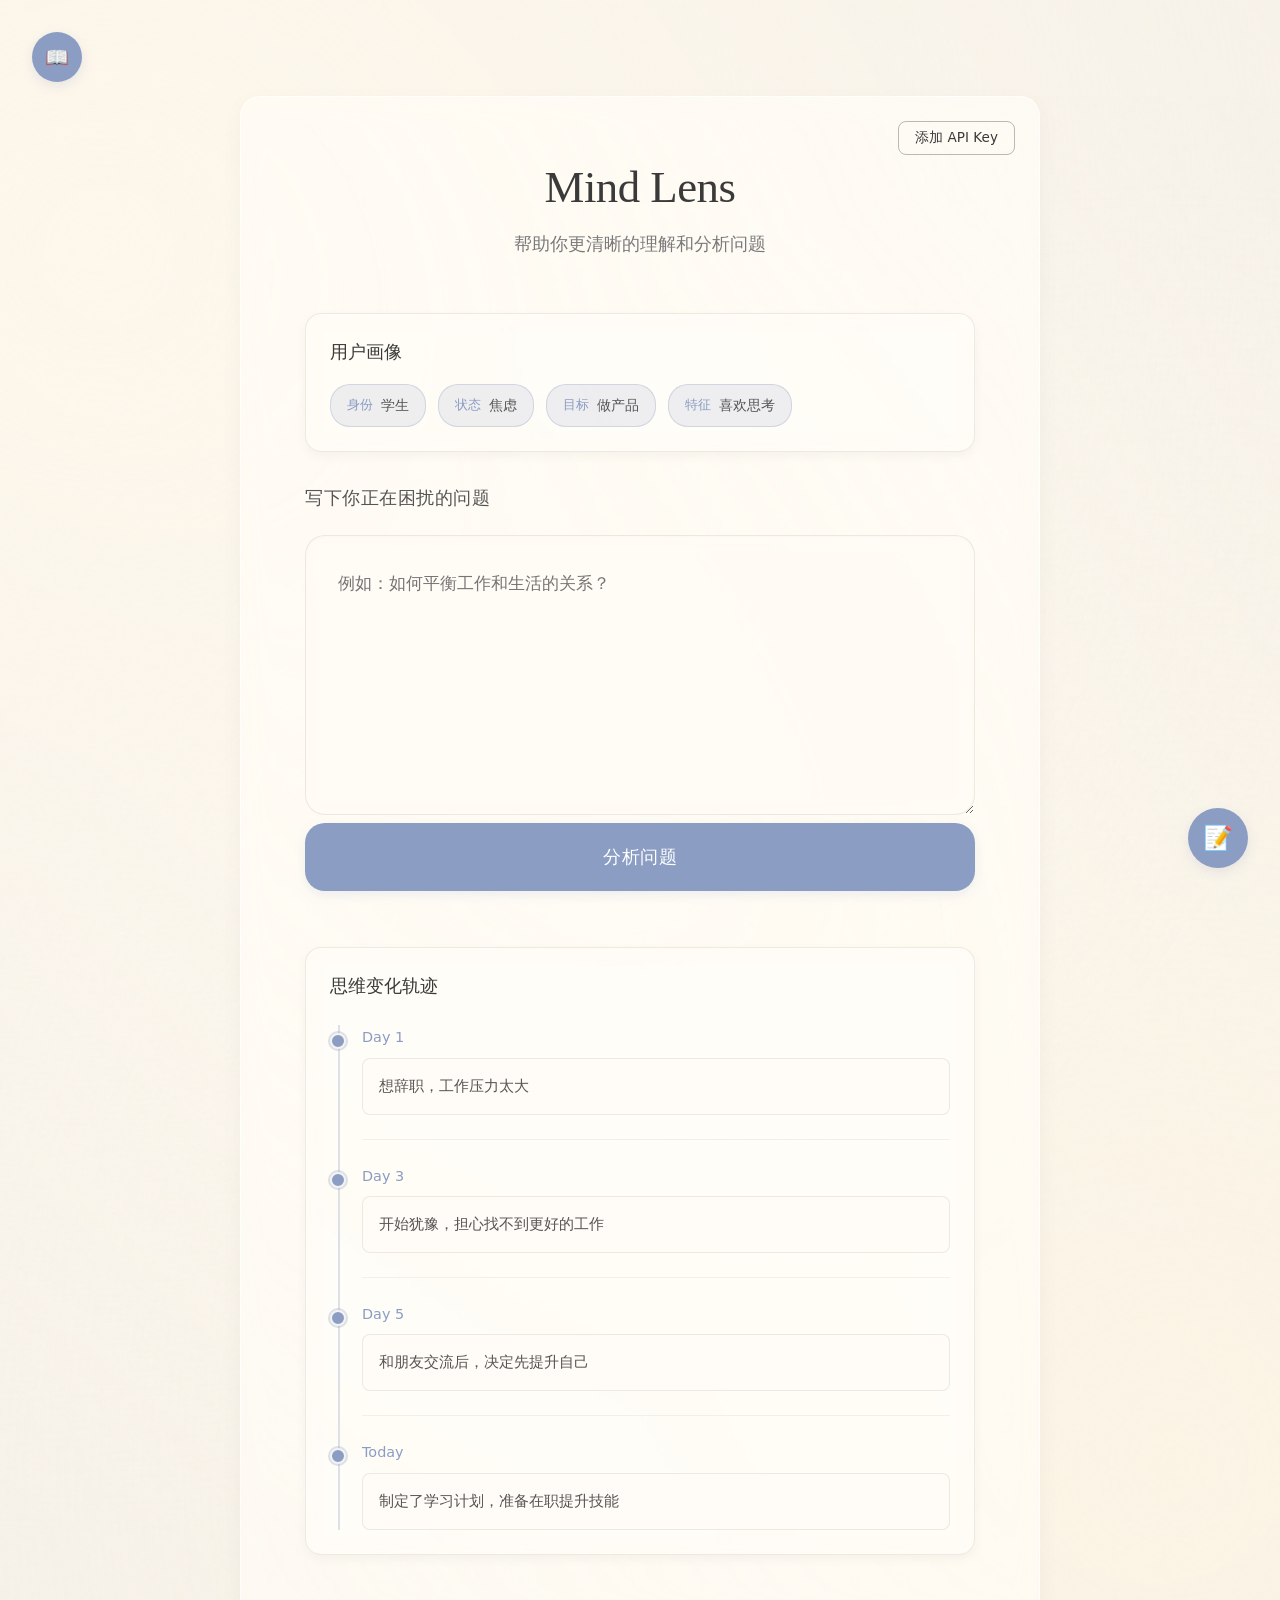
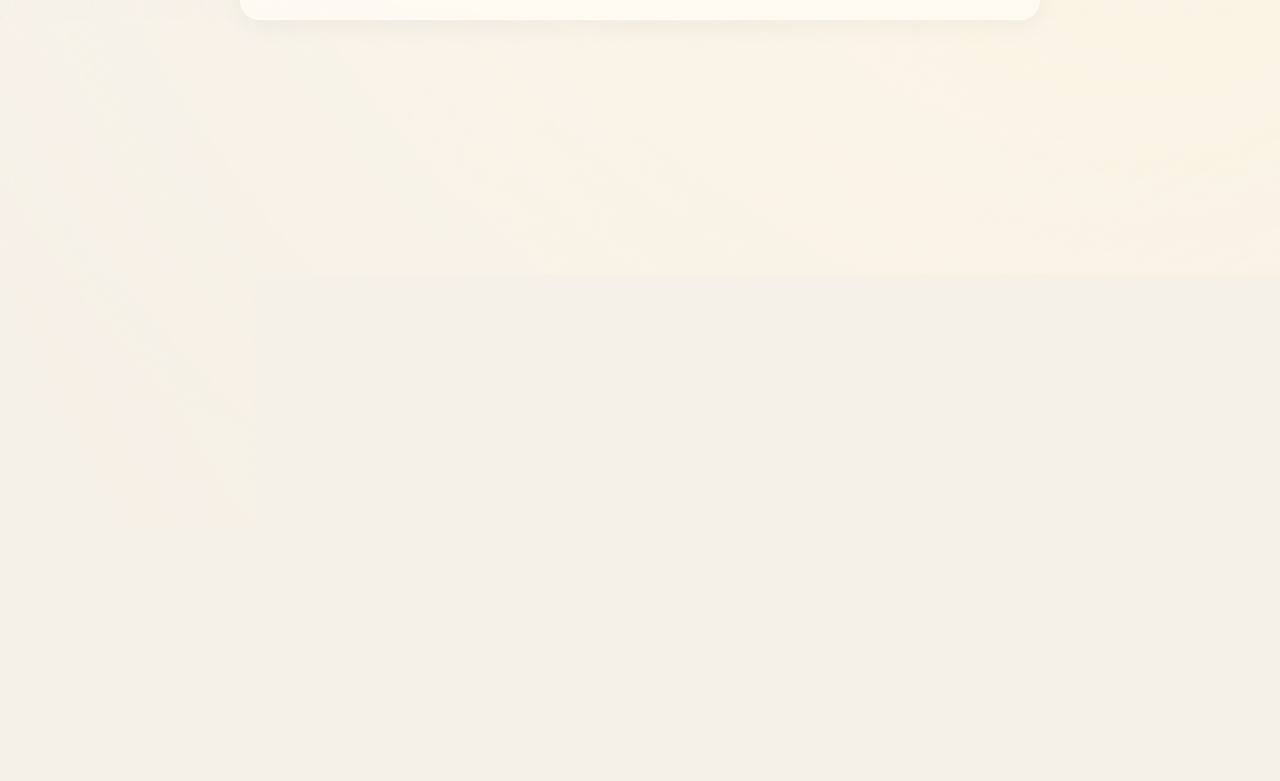
==== commit cf19563d: "增加了填写API Key的按钮" ====
--- a/ui/index.html
+++ b/ui/index.html
@@ -19,6 +19,136 @@
     }
 
     /* 随手记功能 */
+    .api-key-btn {
+      position: absolute;
+      top: 1.5rem;
+      right: 1.5rem;
+      padding: 0.45rem 1rem;
+      background: transparent;
+      color: #3a3a3a;
+      border: 1px solid rgba(60, 60, 60, 0.35);
+      border-radius: 8px;
+      font-size: 0.85rem;
+      cursor: pointer;
+      transition: all 0.2s ease;
+      font-family: inherit;
+    }
+
+    .api-key-btn:hover {
+      background: rgba(60, 60, 60, 0.06);
+    }
+
+    .api-key-btn.configured {
+      color: #3a8a4a;
+      border-color: rgba(58, 138, 74, 0.4);
+    }
+
+    .api-modal-overlay {
+      display: none;
+      position: fixed;
+      inset: 0;
+      background: rgba(0, 0, 0, 0.25);
+      backdrop-filter: blur(4px);
+      z-index: 2000;
+      align-items: center;
+      justify-content: center;
+    }
+
+    .api-modal-overlay.open {
+      display: flex;
+    }
+
+    .api-modal {
+      background: rgba(255, 253, 247, 0.97);
+      border: 1px solid rgba(200, 190, 175, 0.4);
+      border-radius: 20px;
+      padding: 2rem;
+      width: 420px;
+      max-width: 90vw;
+      box-shadow: 0 12px 40px rgba(0, 0, 0, 0.1);
+    }
+
+    .api-modal-header {
+      display: flex;
+      justify-content: space-between;
+      align-items: center;
+      margin-bottom: 0.75rem;
+    }
+
+    .api-modal-header h3 {
+      margin: 0;
+      font-size: 1.1rem;
+      font-weight: 400;
+      color: #3a3a3a;
+      font-family: Georgia, serif;
+    }
+
+    .api-modal-close {
+      background: none;
+      border: none;
+      font-size: 1.4rem;
+      cursor: pointer;
+      color: #7a7a7a;
+      line-height: 1;
+    }
+
+    .api-modal-hint {
+      font-size: 0.82rem;
+      color: #888;
+      margin-bottom: 1.5rem;
+      line-height: 1.5;
+    }
+
+    .api-modal-field {
+      margin-bottom: 1.1rem;
+    }
+
+    .api-modal-field label {
+      display: block;
+      font-size: 0.85rem;
+      color: #555;
+      margin-bottom: 0.4rem;
+      font-weight: 400;
+      letter-spacing: 0;
+    }
+
+    .api-modal-field input {
+      width: 100%;
+      padding: 0.7rem 1rem;
+      border: 1px solid rgba(200, 190, 175, 0.4);
+      border-radius: 10px;
+      font-size: 0.9rem;
+      background: rgba(255, 252, 245, 0.9);
+      color: #333;
+      font-family: inherit;
+      min-height: unset;
+      resize: none;
+    }
+
+    .api-modal-field input:focus {
+      outline: none;
+      border-color: rgba(120, 144, 156, 0.4);
+      box-shadow: 0 0 0 3px rgba(120, 144, 156, 0.1);
+    }
+
+    .api-modal-submit {
+      width: 100%;
+      margin-top: 0.5rem;
+      padding: 0.8rem;
+      background: #8B9DC3;
+      color: #fff;
+      border: none;
+      border-radius: 10px;
+      font-size: 0.95rem;
+      cursor: pointer;
+      transition: all 0.2s ease;
+      font-family: inherit;
+    }
+
+    .api-modal-submit:hover {
+      background: #7A8BB8;
+    }
+
     .history-button {
       position: fixed;
       top: 2rem;
@@ -466,6 +596,9 @@
   </div>
   
   <div class="index-container">
+    <!-- API Key 按钮 -->
+    <button id="api-key-btn" class="api-key-btn" onclick="openApiModal()">添加 API Key</button>
+
     <h1>Mind Lens</h1>
     <p class="subtitle">帮助你更清晰的理解和分析问题</p>
     
@@ -487,6 +620,30 @@
     <div class="thoughts-timeline">
       <h3>思维变化轨迹</h3>
       <div class="timeline-container" id="thoughtsTimeline"></div>
+    </div>
+  </div>
+
+  <!-- API Key 弹窗 -->
+  <div id="api-modal-overlay" class="api-modal-overlay" onclick="closeApiModal(event)">
+    <div class="api-modal">
+      <div class="api-modal-header">
+        <h3>配置 API</h3>
+        <button class="api-modal-close" onclick="closeApiModal()">×</button>
+      </div>
+      <p class="api-modal-hint">仅支持 OpenAI 兼容格式的 API（如 OpenAI、DeepSeek、Moonshot 等）</p>
+      <div class="api-modal-field">
+        <label>API Key</label>
+        <input type="password" id="input-api-key" placeholder="sk-..." />
+      </div>
+      <div class="api-modal-field">
+        <label>API URL</label>
+        <input type="text" id="input-api-url" placeholder="https://api.openai.com/v1" />
+      </div>
+      <div class="api-modal-field">
+        <label>Model Name</label>
+        <input type="text" id="input-model" placeholder="gpt-4o" />
+      </div>
+      <button class="api-modal-submit" onclick="submitApiConfig()">保存</button>
     </div>
   </div>
   
@@ -570,70 +727,66 @@
     }
 
     // 保存笔记
-    function saveNote() {
+    async function saveNote() {
       const text = document.getElementById('notesInput').value.trim();
-      if (!text) {
+      if (!text) return;
+
+      const email = localStorage.getItem('user_email');
+      if (!email) {
+        alert('请先登录后再记录笔记');
         return;
       }
 
-      // 获取用户ID
-      const userId = localStorage.getItem('user_id') || 'guest';
-      const notesKey = `user_notes_${userId}`;
-
-      // 加载现有笔记
-      const notes = JSON.parse(localStorage.getItem(notesKey) || '[]');
-
-      // 添加新笔记
-      const newNote = {
-        text: text,
-        time: Date.now()
-      };
-
-      notes.unshift(newNote);
-
-      // 保存回 localStorage
-      localStorage.setItem(notesKey, JSON.stringify(notes));
-
-      // 清空输入框
-      document.getElementById('notesInput').value = '';
-
-      // 刷新笔记列表
-      loadNotes();
+      try {
+        const res = await fetch('/api/notes', {
+          method: 'POST',
+          headers: { 'Content-Type': 'application/json' },
+          body: JSON.stringify({ email, content: text })
+        });
+        if (!res.ok) throw new Error('保存失败');
+        document.getElementById('notesInput').value = '';
+        loadNotes();
+      } catch (e) {
+        alert('笔记保存失败，请重试');
+        console.error(e);
+      }
     }
 
     // 加载笔记历史
-    function loadNotes() {
-      // 获取用户ID
-      const userId = localStorage.getItem('user_id') || 'guest';
-      const notesKey = `user_notes_${userId}`;
-
-      // 加载笔记
-      const notes = JSON.parse(localStorage.getItem(notesKey) || '[]');
+    async function loadNotes() {
+      const email = localStorage.getItem('user_email');
       const notesList = document.getElementById('notesList');
 
-      if (notes.length === 0) {
-        notesList.innerHTML = '<p class="no-notes">暂无笔记</p>';
+      if (!email) {
+        notesList.innerHTML = '<p class="no-notes">请先登录以查看笔记</p>';
         return;
       }
 
-      // 按时间倒序排列
-      notes.sort((a, b) => b.time - a.time);
-
-      // 渲染笔记列表
-      notesList.innerHTML = '';
-      notes.forEach(note => {
-        const noteItem = document.createElement('div');
-        noteItem.className = 'note-item';
-        
-        const date = new Date(note.time);
-        const timeString = date.toLocaleString();
-        
-        noteItem.innerHTML = `
-          <p class="note-text">${note.text}</p>
-          <p class="note-time">${timeString}</p>
-        `;
-        notesList.appendChild(noteItem);
-      });
+      try {
+        const res = await fetch(`/api/notes?email=${encodeURIComponent(email)}`);
+        if (!res.ok) throw new Error('获取笔记失败');
+        const notes = await res.json();
+
+        if (notes.length === 0) {
+          notesList.innerHTML = '<p class="no-notes">暂无笔记</p>';
+          return;
+        }
+
+        notesList.innerHTML = '';
+        notes.forEach(note => {
+          const noteItem = document.createElement('div');
+          noteItem.className = 'note-item';
+          const timeString = new Date(note.created_at * 1000).toLocaleString();
+          noteItem.innerHTML = `
+            <p class="note-text">${note.content}</p>
+            <p class="note-time">${timeString}</p>
+          `;
+          notesList.appendChild(noteItem);
+        });
+      } catch (e) {
+        notesList.innerHTML = '<p class="no-notes">笔记加载失败</p>';
+        console.error(e);
+      }
     }
 
     // 加载用户事实信息
@@ -686,12 +839,64 @@
 
     // 页面加载时初始化
     window.onload = function() {
+      // 检查 API 配置状态
+      checkApiStatus();
+
       // 加载用户事实信息
       loadUserFacts();
-      
+
       // 加载思维变化记录
       loadThoughtsTimeline();
     };
+
+    // 检查 API 配置状态
+    async function checkApiStatus() {
+      try {
+        const res = await fetch('/api/config/status');
+        const data = await res.json();
+        const btn = document.getElementById('api-key-btn');
+        if (data.configured) {
+          btn.textContent = 'API Key ✔';
+          btn.classList.add('configured');
+        }
+      } catch (e) {
+        console.warn('无法检查 API 状态', e);
+      }
+    }
+
+    function openApiModal() {
+      document.getElementById('api-modal-overlay').classList.add('open');
+    }
+
+    function closeApiModal(e) {
+      if (!e || e.target === document.getElementById('api-modal-overlay')) {
+        document.getElementById('api-modal-overlay').classList.remove('open');
+      }
+    }
+
+    async function submitApiConfig() {
+      const api_key = document.getElementById('input-api-key').value.trim();
+      const api_url = document.getElementById('input-api-url').value.trim() || 'https://api.openai.com/v1';
+      const model = document.getElementById('input-model').value.trim() || 'gpt-4o';
+
+      if (!api_key) { alert('请输入 API Key'); return; }
+
+      try {
+        const res = await fetch('/api/config', {
+          method: 'POST',
+          headers: { 'Content-Type': 'application/json' },
+          body: JSON.stringify({ api_key, api_url, model })
+        });
+        if (!res.ok) throw new Error('配置失败');
+        const btn = document.getElementById('api-key-btn');
+        btn.textContent = 'API Key ✔';
+        btn.classList.add('configured');
+        closeApiModal();
+      } catch (e) {
+        alert('配置失败，请重试');
+        console.error(e);
+      }
+    }
   </script>
 </body>
 </html>
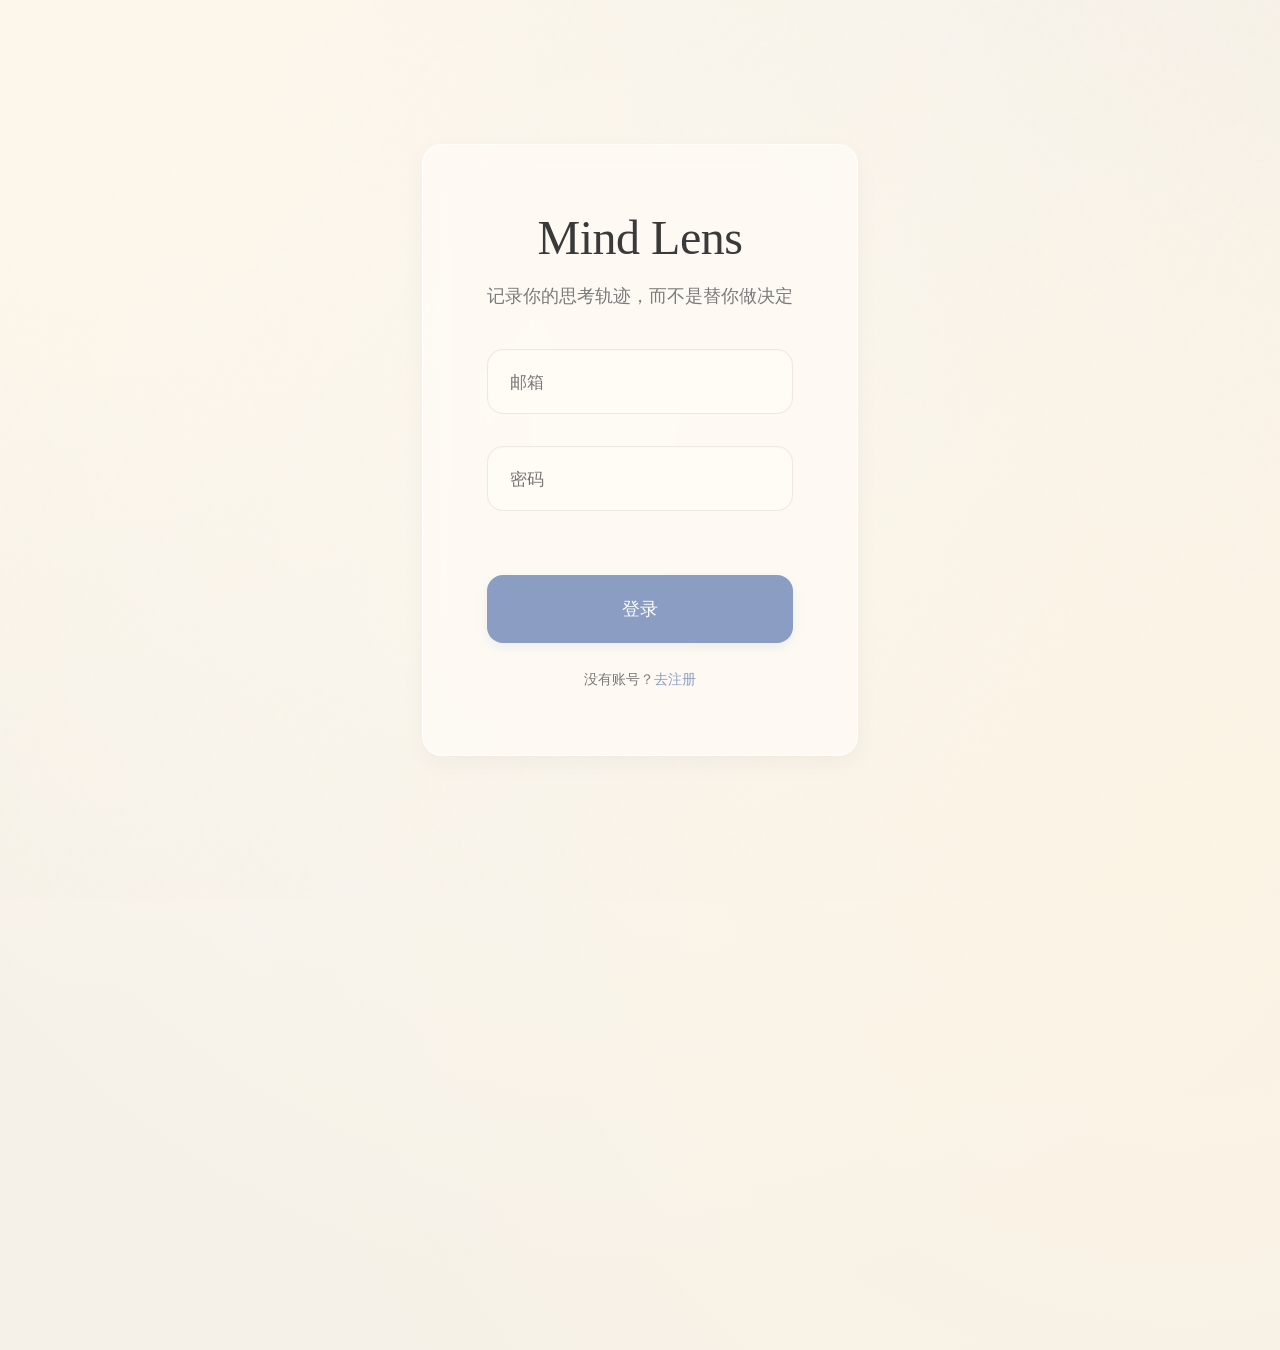
==== commit d4887dc6: "添加了检查用户是否登录，如果没有登陆则跳转到login页面" ====
--- a/ui/index.html
+++ b/ui/index.html
@@ -839,6 +839,12 @@
 
     // 页面加载时初始化
     window.onload = function() {
+      // 未登录则跳转登录页
+      if (!localStorage.getItem('user_id')) {
+        window.location.href = 'login.html';
+        return;
+      }
+
       // 检查 API 配置状态
       checkApiStatus();
 
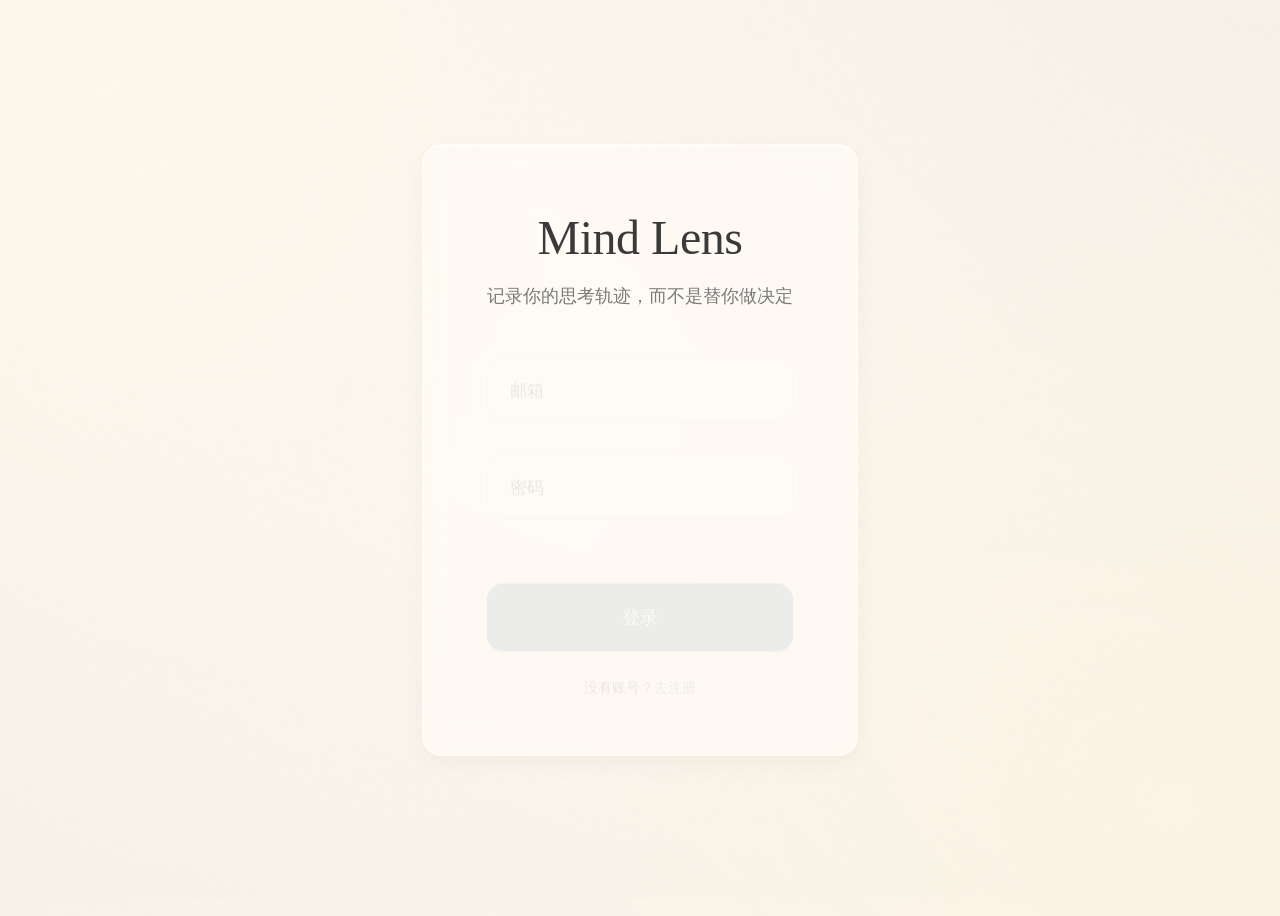
==== commit ff8fe0f1: "修改ui" ====
--- a/ui/index.html
+++ b/ui/index.html
@@ -149,10 +149,17 @@
       background: #7A8BB8;
     }
 
-    .history-button {
+    .side-icons {
       position: fixed;
       top: 2rem;
       left: 2rem;
+      display: flex;
+      flex-direction: column;
+      gap: 0.75rem;
+      z-index: 1000;
+    }
+
+    .side-icon-btn {
       width: 50px;
       height: 50px;
       border-radius: 50%;
@@ -163,41 +170,23 @@
       cursor: pointer;
       box-shadow: 0 4px 12px rgba(139, 157, 195, 0.2);
       transition: all 0.3s ease;
-      z-index: 1000;
-    }
-
-    .history-button:hover {
+    }
+
+    .side-icon-btn:hover {
       transform: scale(1.1);
       box-shadow: 0 6px 16px rgba(139, 157, 195, 0.3);
     }
 
-    .notes-button {
-      position: fixed;
-      bottom: 2rem;
-      right: 2rem;
-      width: 60px;
-      height: 60px;
-      border-radius: 50%;
-      background: #8B9DC3;
-      color: white;
-      border: none;
-      font-size: 1.5rem;
-      cursor: pointer;
-      box-shadow: 0 4px 12px rgba(139, 157, 195, 0.2);
-      transition: all 0.3s ease;
-      z-index: 1000;
-    }
-
-    .notes-button:hover {
-      transform: scale(1.1);
-      box-shadow: 0 6px 16px rgba(139, 157, 195, 0.3);
-    }
-
-    .history-drawer {
+    .side-icon-btn.active {
+      background: #6a7fa8;
+      box-shadow: 0 6px 16px rgba(139, 157, 195, 0.4);
+    }
+
+    .side-drawer {
       position: fixed;
       top: 0;
-      left: -400px;
-      width: 350px;
+      left: -500px;
+      width: 438px;
       height: 100vh;
       background: rgba(255, 253, 247, 0.95);
       backdrop-filter: blur(12px);
@@ -211,11 +200,11 @@
       overflow-y: auto;
     }
 
-    .history-drawer.open {
+    .side-drawer.open {
       left: 0;
     }
 
-    .history-header {
+    .side-drawer-header {
       display: flex;
       justify-content: space-between;
       align-items: center;
@@ -224,7 +213,7 @@
       border-bottom: 1px solid rgba(200, 190, 175, 0.3);
     }
 
-    .history-header h3 {
+    .side-drawer-header h3 {
       margin: 0;
       font-size: 1.2rem;
       color: #3a3a3a;
@@ -232,7 +221,7 @@
       font-family: Georgia, 'Playfair Display', 'Times New Roman', serif;
     }
 
-    .history-close {
+    .side-drawer-close {
       background: none;
       border: none;
       font-size: 1.5rem;
@@ -241,66 +230,10 @@
       transition: color 0.3s ease;
     }
 
-    .history-close:hover {
-      color: #3a3a3a;
-    }
-
-    .history-content {
-      flex: 1;
-      overflow-y: auto;
-    }
-
-    .notes-drawer {
-      position: fixed;
-      top: 0;
-      right: -400px;
-      width: 350px;
-      height: 100vh;
-      background: rgba(255, 253, 247, 0.95);
-      backdrop-filter: blur(12px);
-      border-left: 1px solid rgba(200, 190, 175, 0.3);
-      box-shadow: -4px 0 20px rgba(0, 0, 0, 0.05);
-      transition: right 0.3s ease;
-      z-index: 1001;
-      display: flex;
-      flex-direction: column;
-      padding: 2rem;
-      overflow-y: auto;
-    }
-
-    .notes-drawer.open {
-      right: 0;
-    }
-
-    .notes-header {
-      display: flex;
-      justify-content: space-between;
-      align-items: center;
-      margin-bottom: 1.5rem;
-      padding-bottom: 1rem;
-      border-bottom: 1px solid rgba(200, 190, 175, 0.3);
-    }
-
-    .notes-header h3 {
-      margin: 0;
-      font-size: 1.2rem;
-      color: #3a3a3a;
-      font-weight: 400;
-      font-family: Georgia, 'Playfair Display', 'Times New Roman', serif;
-    }
-
-    .notes-close {
-      background: none;
-      border: none;
-      font-size: 1.5rem;
-      cursor: pointer;
-      color: #7a7a7a;
-      transition: color 0.3s ease;
-    }
-
-    .notes-close:hover {
-      color: #3a3a3a;
-    }
+    .side-drawer-close:hover { color: #3a3a3a; }
+
+    .drawer-panel { display: none; flex: 1; flex-direction: column; overflow-y: auto; }
+    .drawer-panel.active { display: flex; }
 
     .notes-input-section {
       margin-bottom: 2rem;
@@ -560,38 +493,52 @@
   </style>
 </head>
 <body>
-  <!-- 历史记录抽屉 -->
-  <div class="history-drawer" id="historyDrawer">
-    <div class="history-header">
-      <h3>历史记录</h3>
-      <button class="history-close" onclick="toggleHistoryDrawer()">×</button>
+  <!-- 左侧竖排图标 -->
+  <div class="side-icons">
+    <button class="side-icon-btn" id="icon-user"    onclick="openDrawer('user')"    title="用户信息">👤</button>
+    <button class="side-icon-btn" id="icon-history" onclick="openDrawer('history')" title="历史记录">📖</button>
+    <button class="side-icon-btn" id="icon-notes"   onclick="openDrawer('notes')"   title="随手记">📝</button>
+    <button class="side-icon-btn" id="icon-memory"  onclick="openDrawer('memory')"  title="记忆库">🧠</button>
+  </div>
+
+  <!-- 统一左侧抽屉 -->
+  <div class="side-drawer" id="sideDrawer">
+    <div class="side-drawer-header">
+      <h3 id="drawer-title">历史记录</h3>
+      <button class="side-drawer-close" onclick="closeDrawer()">×</button>
     </div>
-    <div class="history-content">
-      <div id="history-list" class="history-list">
-        <!-- 历史记录将在这里显示 -->
+
+    <!-- 用户信息面板 -->
+    <div class="drawer-panel" id="panel-user">
+      <div style="text-align:center;padding:1rem 0 1.5rem;">
+        <div style="font-size:3rem;margin-bottom:0.5rem;">👤</div>
+        <p id="drawer-user-name" style="font-size:1.1rem;color:#3a3a3a;font-weight:400;font-family:Georgia,serif;"></p>
+        <p id="drawer-user-email" style="font-size:0.85rem;color:#888;margin-top:0.25rem;"></p>
       </div>
     </div>
-  </div>
-
-  <!-- 历史记录按钮 -->
-  <button class="history-button" onclick="toggleHistoryDrawer()">📖</button>
-  
-  <!-- 随手记按钮 -->
-  <button class="notes-button" onclick="toggleNotes()">📝</button>
-  
-  <!-- 随手记抽屉 -->
-  <div class="notes-drawer" id="notesDrawer">
-    <div class="notes-header">
-      <h3>随手记</h3>
-      <button class="notes-close" onclick="toggleNotes()">×</button>
+
+    <!-- 历史记录面板 -->
+    <div class="drawer-panel" id="panel-history">
+      <div class="history-content">
+        <div id="history-list" class="history-list"></div>
+      </div>
     </div>
-    <div class="notes-input-section">
-      <textarea class="notes-textarea" id="notesInput" placeholder="记录你的想法..."></textarea>
-      <button class="notes-save-btn" onclick="saveNote()">保存</button>
+
+    <!-- 随手记面板 -->
+    <div class="drawer-panel" id="panel-notes">
+      <div class="notes-input-section">
+        <textarea class="notes-textarea" id="notesInput" placeholder="记录你的想法..."></textarea>
+        <button class="notes-save-btn" onclick="saveNote()">保存</button>
+      </div>
+      <div class="notes-list">
+        <h4>历史记录</h4>
+        <div id="notesList"></div>
+      </div>
     </div>
-    <div class="notes-list">
-      <h4>历史记录</h4>
-      <div id="notesList"></div>
+
+    <!-- 记忆库面板 -->
+    <div class="drawer-panel" id="panel-memory">
+      <p style="color:#888;font-size:0.9rem;text-align:center;padding:2rem 0;font-style:italic;">记忆库功能开发中...</p>
     </div>
   </div>
   
@@ -601,25 +548,11 @@
 
     <h1>Mind Lens</h1>
     <p class="subtitle">帮助你更清晰的理解和分析问题</p>
-    
-    <!-- 用户事实信息面板 -->
-    <div class="user-facts-panel">
-      <h3>用户画像</h3>
-      <div class="facts-tags" id="userFacts"></div>
-    </div>
 
     <div class="input-section">
       <label for="question">写下你正在困扰的问题</label>
       <textarea id="question" placeholder="例如：如何平衡工作和生活的关系？"></textarea>
       <button class="btn" onclick="analyzeQuestion()">分析问题</button>
-    </div>
-    
-
-
-    <!-- 思维变化记录模块 -->
-    <div class="thoughts-timeline">
-      <h3>思维变化轨迹</h3>
-      <div class="timeline-container" id="thoughtsTimeline"></div>
     </div>
   </div>
 
@@ -696,13 +629,47 @@
       }
     }
     
-    // 切换历史记录抽屉显示/隐藏
-    function toggleHistoryDrawer() {
-      const drawer = document.getElementById('historyDrawer');
-      drawer.classList.toggle('open');
-      if (drawer.classList.contains('open')) {
-        loadHistory();
-      }
+    let currentPanel = null;
+
+    function openDrawer(panel) {
+      const drawer = document.getElementById('sideDrawer');
+      const titles = { user: '用户信息', history: '历史记录', notes: '随手记', memory: '记忆库' };
+
+      // 同一图标再次点击则关闭
+      if (drawer.classList.contains('open') && currentPanel === panel) {
+        closeDrawer();
+        return;
+      }
+
+      // 切换 active 图标
+      ['user', 'history', 'notes', 'memory'].forEach(p => {
+        document.getElementById(`icon-${p}`).classList.toggle('active', p === panel);
+      });
+
+      // 切换面板
+      document.querySelectorAll('.drawer-panel').forEach(el => el.classList.remove('active'));
+      document.getElementById(`panel-${panel}`).classList.add('active');
+      document.getElementById('drawer-title').textContent = titles[panel];
+
+      currentPanel = panel;
+      drawer.classList.add('open');
+
+      if (panel === 'history') loadHistory();
+      if (panel === 'notes')   loadNotes();
+      if (panel === 'user')    loadUserDrawer();
+    }
+
+    function closeDrawer() {
+      document.getElementById('sideDrawer').classList.remove('open');
+      ['user', 'history', 'notes', 'memory'].forEach(p => {
+        document.getElementById(`icon-${p}`).classList.remove('active');
+      });
+      currentPanel = null;
+    }
+
+    function loadUserDrawer() {
+      document.getElementById('drawer-user-name').textContent  = localStorage.getItem('user_name')  || '未知用户';
+      document.getElementById('drawer-user-email').textContent = localStorage.getItem('user_email') || '';
     }
     
     function analyzeQuestion() {
@@ -716,15 +683,7 @@
       // 跳转到结果页面并传递问题内容
       window.location.href = `result.html?question=${encodeURIComponent(question)}`;
     }
-    
-    // 切换笔记抽屉显示/隐藏
-    function toggleNotes() {
-      const drawer = document.getElementById('notesDrawer');
-      drawer.classList.toggle('open');
-      if (drawer.classList.contains('open')) {
-        loadNotes();
-      }
-    }
+
 
     // 保存笔记
     async function saveNote() {
@@ -847,12 +806,6 @@
 
       // 检查 API 配置状态
       checkApiStatus();
-
-      // 加载用户事实信息
-      loadUserFacts();
-
-      // 加载思维变化记录
-      loadThoughtsTimeline();
     };
 
     // 检查 API 配置状态
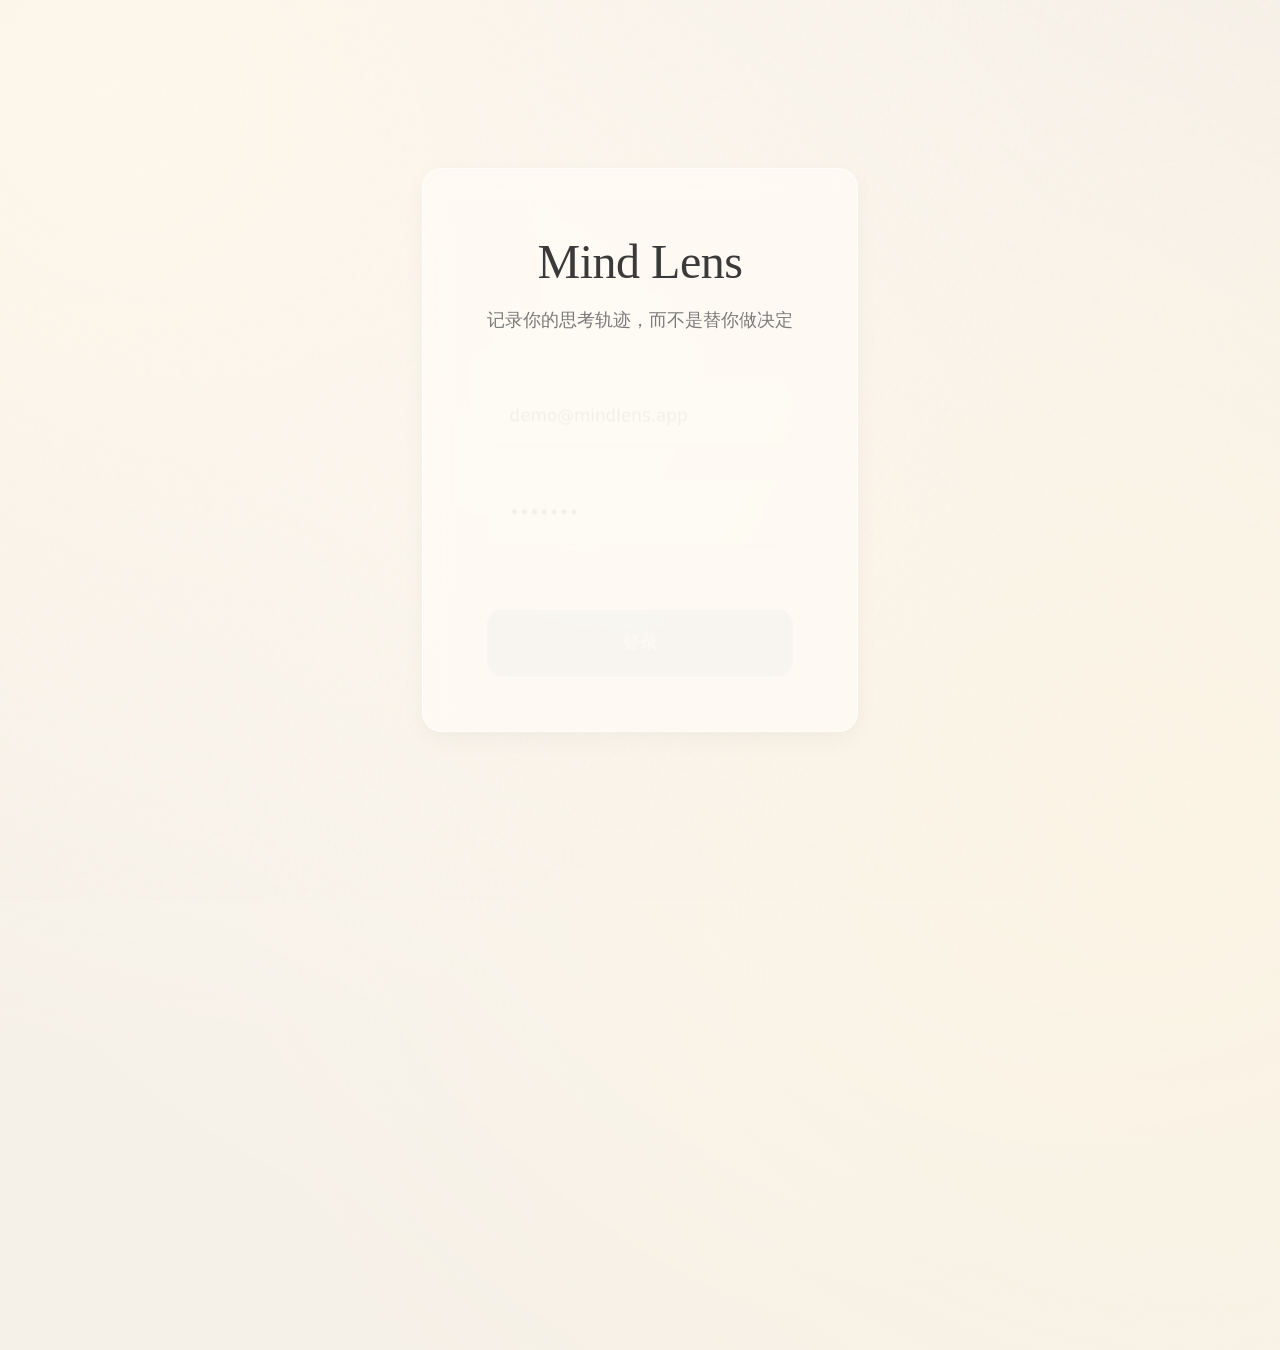
==== commit ef8d24e5: "feat: add demo" ====
--- a/ui/index.html
+++ b/ui/index.html
@@ -19,136 +19,6 @@
     }
 
     /* 随手记功能 */
-    .api-key-btn {
-      position: absolute;
-      top: 1.5rem;
-      right: 1.5rem;
-      padding: 0.45rem 1rem;
-      background: transparent;
-      color: #3a3a3a;
-      border: 1px solid rgba(60, 60, 60, 0.35);
-      border-radius: 8px;
-      font-size: 0.85rem;
-      cursor: pointer;
-      transition: all 0.2s ease;
-      font-family: inherit;
-    }
-
-    .api-key-btn:hover {
-      background: rgba(60, 60, 60, 0.06);
-    }
-
-    .api-key-btn.configured {
-      color: #3a8a4a;
-      border-color: rgba(58, 138, 74, 0.4);
-    }
-
-    .api-modal-overlay {
-      display: none;
-      position: fixed;
-      inset: 0;
-      background: rgba(0, 0, 0, 0.25);
-      backdrop-filter: blur(4px);
-      z-index: 2000;
-      align-items: center;
-      justify-content: center;
-    }
-
-    .api-modal-overlay.open {
-      display: flex;
-    }
-
-    .api-modal {
-      background: rgba(255, 253, 247, 0.97);
-      border: 1px solid rgba(200, 190, 175, 0.4);
-      border-radius: 20px;
-      padding: 2rem;
-      width: 420px;
-      max-width: 90vw;
-      box-shadow: 0 12px 40px rgba(0, 0, 0, 0.1);
-    }
-
-    .api-modal-header {
-      display: flex;
-      justify-content: space-between;
-      align-items: center;
-      margin-bottom: 0.75rem;
-    }
-
-    .api-modal-header h3 {
-      margin: 0;
-      font-size: 1.1rem;
-      font-weight: 400;
-      color: #3a3a3a;
-      font-family: Georgia, serif;
-    }
-
-    .api-modal-close {
-      background: none;
-      border: none;
-      font-size: 1.4rem;
-      cursor: pointer;
-      color: #7a7a7a;
-      line-height: 1;
-    }
-
-    .api-modal-hint {
-      font-size: 0.82rem;
-      color: #888;
-      margin-bottom: 1.5rem;
-      line-height: 1.5;
-    }
-
-    .api-modal-field {
-      margin-bottom: 1.1rem;
-    }
-
-    .api-modal-field label {
-      display: block;
-      font-size: 0.85rem;
-      color: #555;
-      margin-bottom: 0.4rem;
-      font-weight: 400;
-      letter-spacing: 0;
-    }
-
-    .api-modal-field input {
-      width: 100%;
-      padding: 0.7rem 1rem;
-      border: 1px solid rgba(200, 190, 175, 0.4);
-      border-radius: 10px;
-      font-size: 0.9rem;
-      background: rgba(255, 252, 245, 0.9);
-      color: #333;
-      font-family: inherit;
-      min-height: unset;
-      resize: none;
-    }
-
-    .api-modal-field input:focus {
-      outline: none;
-      border-color: rgba(120, 144, 156, 0.4);
-      box-shadow: 0 0 0 3px rgba(120, 144, 156, 0.1);
-    }
-
-    .api-modal-submit {
-      width: 100%;
-      margin-top: 0.5rem;
-      padding: 0.8rem;
-      background: #8B9DC3;
-      color: #fff;
-      border: none;
-      border-radius: 10px;
-      font-size: 0.95rem;
-      cursor: pointer;
-      transition: all 0.2s ease;
-      font-family: inherit;
-    }
-
-    .api-modal-submit:hover {
-      background: #7A8BB8;
-    }
-
     .side-icons {
       position: fixed;
       top: 2rem;
@@ -543,9 +413,6 @@
   </div>
   
   <div class="index-container">
-    <!-- API Key 按钮 -->
-    <button id="api-key-btn" class="api-key-btn" onclick="openApiModal()">添加 API Key</button>
-
     <h1>Mind Lens</h1>
     <p class="subtitle">帮助你更清晰的理解和分析问题</p>
 
@@ -556,30 +423,6 @@
     </div>
   </div>
 
-  <!-- API Key 弹窗 -->
-  <div id="api-modal-overlay" class="api-modal-overlay" onclick="closeApiModal(event)">
-    <div class="api-modal">
-      <div class="api-modal-header">
-        <h3>配置 API</h3>
-        <button class="api-modal-close" onclick="closeApiModal()">×</button>
-      </div>
-      <p class="api-modal-hint">仅支持 OpenAI 兼容格式的 API（如 OpenAI、DeepSeek、Moonshot 等）</p>
-      <div class="api-modal-field">
-        <label>API Key</label>
-        <input type="password" id="input-api-key" placeholder="sk-..." />
-      </div>
-      <div class="api-modal-field">
-        <label>API URL</label>
-        <input type="text" id="input-api-url" placeholder="https://api.openai.com/v1" />
-      </div>
-      <div class="api-modal-field">
-        <label>Model Name</label>
-        <input type="text" id="input-model" placeholder="gpt-4o" />
-      </div>
-      <button class="api-modal-submit" onclick="submitApiConfig()">保存</button>
-    </div>
-  </div>
-  
   <script>
     // 加载历史记录
     function loadHistory() {
@@ -685,67 +528,40 @@
     }
 
 
-    // 保存笔记
-    async function saveNote() {
+    // 保存笔记（纯 localStorage）
+    function saveNote() {
       const text = document.getElementById('notesInput').value.trim();
       if (!text) return;
 
-      const email = localStorage.getItem('user_email');
-      if (!email) {
-        alert('请先登录后再记录笔记');
+      const notes = JSON.parse(localStorage.getItem('mindLensNotes') || '[]');
+      notes.unshift({ content: text, created_at: Date.now() / 1000 });
+      if (notes.length > 50) notes.pop();
+      localStorage.setItem('mindLensNotes', JSON.stringify(notes));
+      document.getElementById('notesInput').value = '';
+      loadNotes();
+    }
+
+    // 加载笔记历史（纯 localStorage）
+    function loadNotes() {
+      const notesList = document.getElementById('notesList');
+      const notes = JSON.parse(localStorage.getItem('mindLensNotes') || '[]');
+
+      if (notes.length === 0) {
+        notesList.innerHTML = '<p class="no-notes">暂无笔记</p>';
         return;
       }
 
-      try {
-        const res = await fetch('/api/notes', {
-          method: 'POST',
-          headers: { 'Content-Type': 'application/json' },
-          body: JSON.stringify({ email, content: text })
-        });
-        if (!res.ok) throw new Error('保存失败');
-        document.getElementById('notesInput').value = '';
-        loadNotes();
-      } catch (e) {
-        alert('笔记保存失败，请重试');
-        console.error(e);
-      }
-    }
-
-    // 加载笔记历史
-    async function loadNotes() {
-      const email = localStorage.getItem('user_email');
-      const notesList = document.getElementById('notesList');
-
-      if (!email) {
-        notesList.innerHTML = '<p class="no-notes">请先登录以查看笔记</p>';
-        return;
-      }
-
-      try {
-        const res = await fetch(`/api/notes?email=${encodeURIComponent(email)}`);
-        if (!res.ok) throw new Error('获取笔记失败');
-        const notes = await res.json();
-
-        if (notes.length === 0) {
-          notesList.innerHTML = '<p class="no-notes">暂无笔记</p>';
-          return;
-        }
-
-        notesList.innerHTML = '';
-        notes.forEach(note => {
-          const noteItem = document.createElement('div');
-          noteItem.className = 'note-item';
-          const timeString = new Date(note.created_at * 1000).toLocaleString();
-          noteItem.innerHTML = `
-            <p class="note-text">${note.content}</p>
-            <p class="note-time">${timeString}</p>
-          `;
-          notesList.appendChild(noteItem);
-        });
-      } catch (e) {
-        notesList.innerHTML = '<p class="no-notes">笔记加载失败</p>';
-        console.error(e);
-      }
+      notesList.innerHTML = '';
+      notes.forEach(note => {
+        const noteItem = document.createElement('div');
+        noteItem.className = 'note-item';
+        const timeString = new Date(note.created_at * 1000).toLocaleString();
+        noteItem.innerHTML = `
+          <p class="note-text">${note.content}</p>
+          <p class="note-time">${timeString}</p>
+        `;
+        notesList.appendChild(noteItem);
+      });
     }
 
     // 加载用户事实信息
@@ -798,64 +614,13 @@
 
     // 页面加载时初始化
     window.onload = function() {
-      // 未登录则跳转登录页
       if (!localStorage.getItem('user_id')) {
         window.location.href = 'login.html';
         return;
       }
-
-      // 检查 API 配置状态
-      checkApiStatus();
+      // 静默检查 API 配置（不阻塞页面）
+      fetch('/api/config/status').catch(() => {});
     };
-
-    // 检查 API 配置状态
-    async function checkApiStatus() {
-      try {
-        const res = await fetch('/api/config/status');
-        const data = await res.json();
-        const btn = document.getElementById('api-key-btn');
-        if (data.configured) {
-          btn.textContent = 'API Key ✔';
-          btn.classList.add('configured');
-        }
-      } catch (e) {
-        console.warn('无法检查 API 状态', e);
-      }
-    }
-
-    function openApiModal() {
-      document.getElementById('api-modal-overlay').classList.add('open');
-    }
-
-    function closeApiModal(e) {
-      if (!e || e.target === document.getElementById('api-modal-overlay')) {
-        document.getElementById('api-modal-overlay').classList.remove('open');
-      }
-    }
-
-    async function submitApiConfig() {
-      const api_key = document.getElementById('input-api-key').value.trim();
-      const api_url = document.getElementById('input-api-url').value.trim() || 'https://api.openai.com/v1';
-      const model = document.getElementById('input-model').value.trim() || 'gpt-4o';
-
-      if (!api_key) { alert('请输入 API Key'); return; }
-
-      try {
-        const res = await fetch('/api/config', {
-          method: 'POST',
-          headers: { 'Content-Type': 'application/json' },
-          body: JSON.stringify({ api_key, api_url, model })
-        });
-        if (!res.ok) throw new Error('配置失败');
-        const btn = document.getElementById('api-key-btn');
-        btn.textContent = 'API Key ✔';
-        btn.classList.add('configured');
-        closeApiModal();
-      } catch (e) {
-        alert('配置失败，请重试');
-        console.error(e);
-      }
-    }
   </script>
 </body>
 </html>
--- a/ui/styles.css
+++ b/ui/styles.css
@@ -210,7 +210,7 @@
   border-radius: 20px;
   padding: 24px;
   box-shadow: 0 8px 24px rgba(0, 0, 0, 0.04);
-  overflow-y: auto;
+  overflow: hidden;
   display: flex;
   flex-direction: column;
 }
